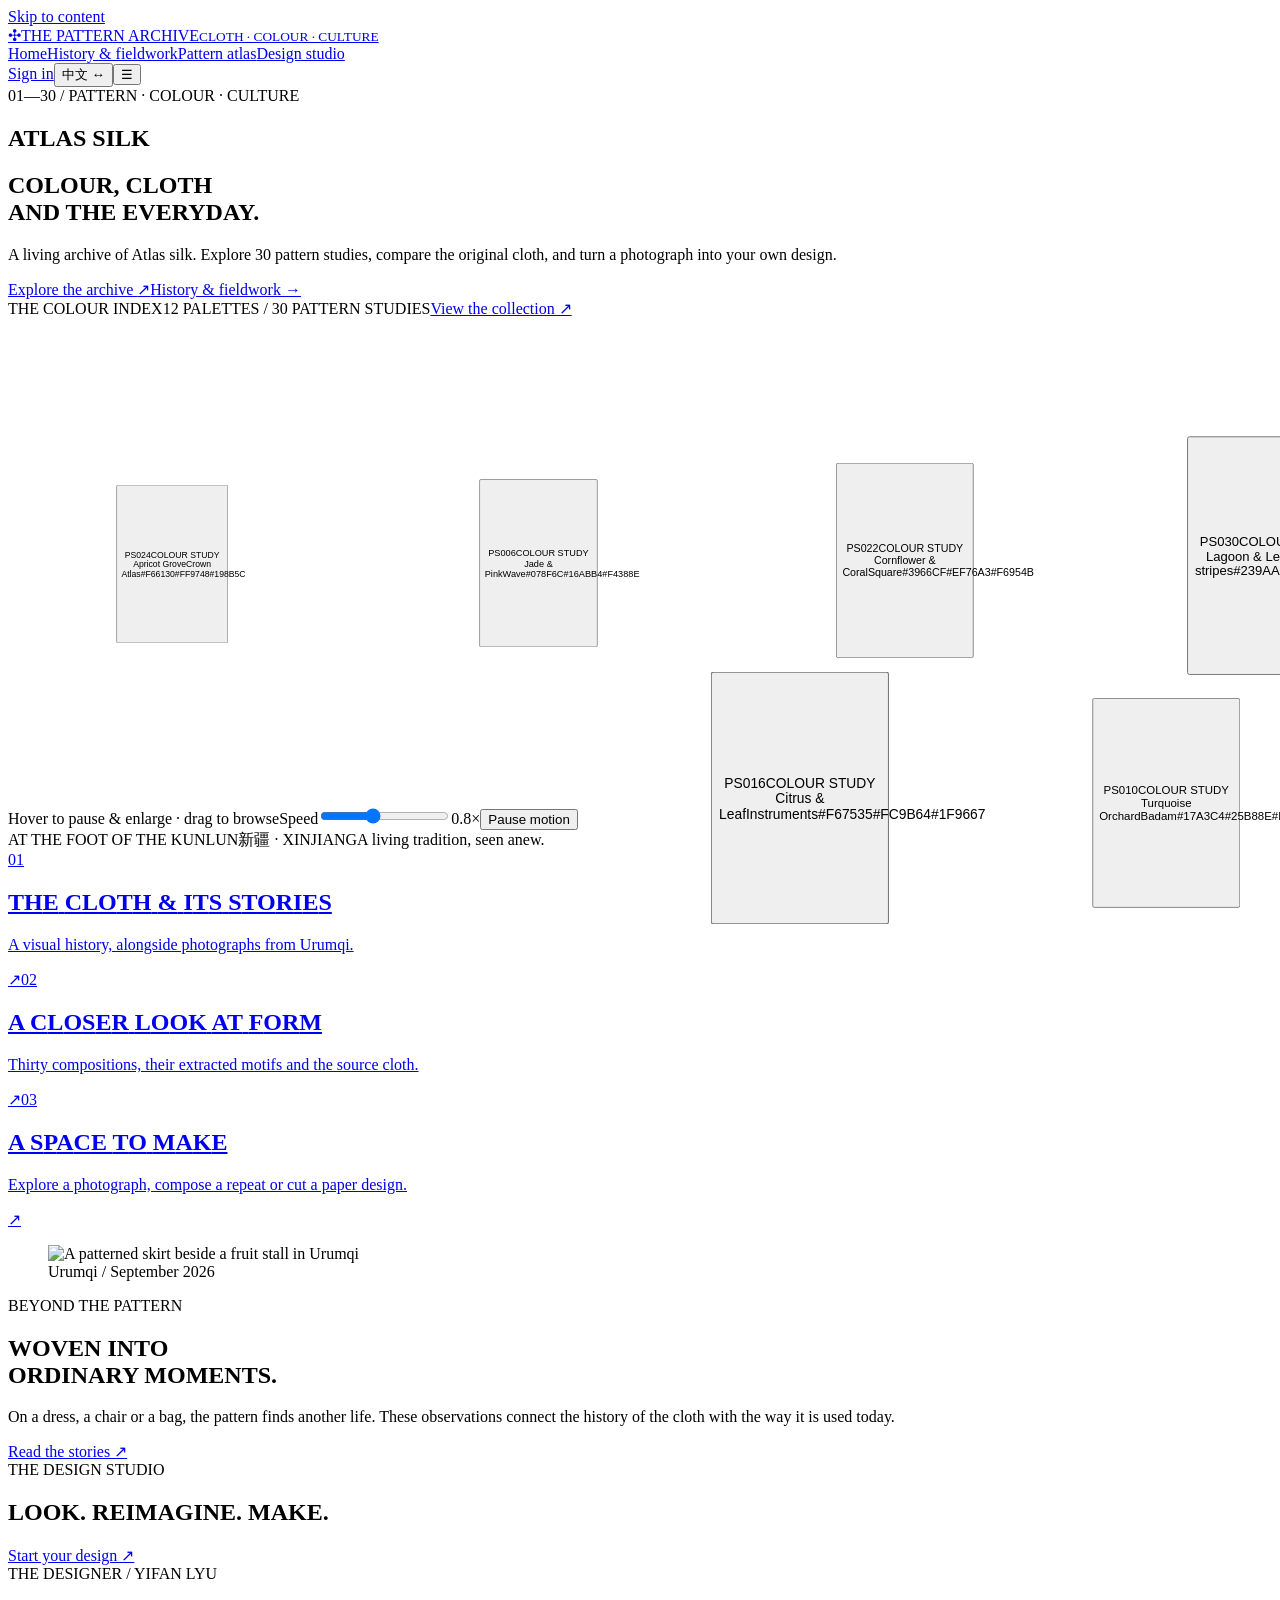
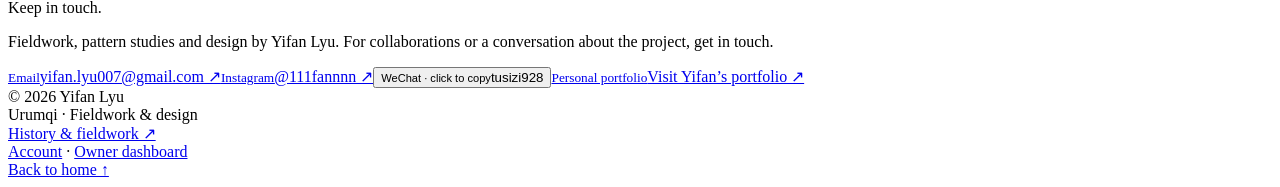
==== index.html @ dad42cc8 "Add website pages and interactions" ====
<!doctype html><html lang="en"><head><meta charset="utf-8"><meta name="viewport" content="width=device-width,initial-scale=1"><meta name="theme-color" content="#FCF8EF"><meta name="description" content="Explore Atlas silk through history, clear vector motifs, fieldwork and hands-on design."><title>ATLAS SILK — 艾德莱斯绸</title><link rel="stylesheet" href="style.css"></head><body><a class="skip" href="#main">Skip to content</a><header class="header" id="header"></header><main id="main" tabindex="-1"></main><footer id="footer"></footer><dialog id="patternDialog"><button class="dialog-close" aria-label="Close">×</button><div id="dialogContent"></div></dialog><div id="toast" role="status" aria-live="polite"></div><script src="media-assets.js" defer></script><script src="data.js" defer></script><script src="content.js" defer></script><script src="collection.js" defer></script><script src="collection-notes.js" defer></script><script src="gallery-order.js" defer></script><script src="history-extra.js" defer></script><script src="stories.js" defer></script><script src="heading-inks.js" defer></script><script src="world-data.js" defer></script><script src="global-cities.js" defer></script><script src="world.js" defer></script><script src="auth-config.js" defer></script><script src="account.js" defer></script><script src="app.js" defer></script><script src="knit-glyphs.js" defer></script><script src="typography.js" defer></script><script src="effects.js" defer></script><script src="album.js" defer></script><!-- AreaCity data license
MIT License

Copyright (c) 2019 xiangyuecn

Permission is hereby granted, free of charge, to any person obtaining a copy
of this software and associated documentation files (the "Software"), to deal
in the Software without restriction, including without limitation the rights
to use, copy, modify, merge, publish, distribute, sublicense, and/or sell
copies of the Software, and to permit persons to whom the Software is
furnished to do so, subject to the following conditions:

The above copyright notice and this permission notice shall be included in all
copies or substantial portions of the Software.

THE SOFTWARE IS PROVIDED "AS IS", WITHOUT WARRANTY OF ANY KIND, EXPRESS OR
IMPLIED, INCLUDING BUT NOT LIMITED TO THE WARRANTIES OF MERCHANTABILITY,
FITNESS FOR A PARTICULAR PURPOSE AND NONINFRINGEMENT. IN NO EVENT SHALL THE
AUTHORS OR COPYRIGHT HOLDERS BE LIABLE FOR ANY CLAIM, DAMAGES OR OTHER
LIABILITY, WHETHER IN AN ACTION OF CONTRACT, TORT OR OTHERWISE, ARISING FROM,
OUT OF OR IN CONNECTION WITH THE SOFTWARE OR THE USE OR OTHER DEALINGS IN THE
SOFTWARE.
 --></body></html>
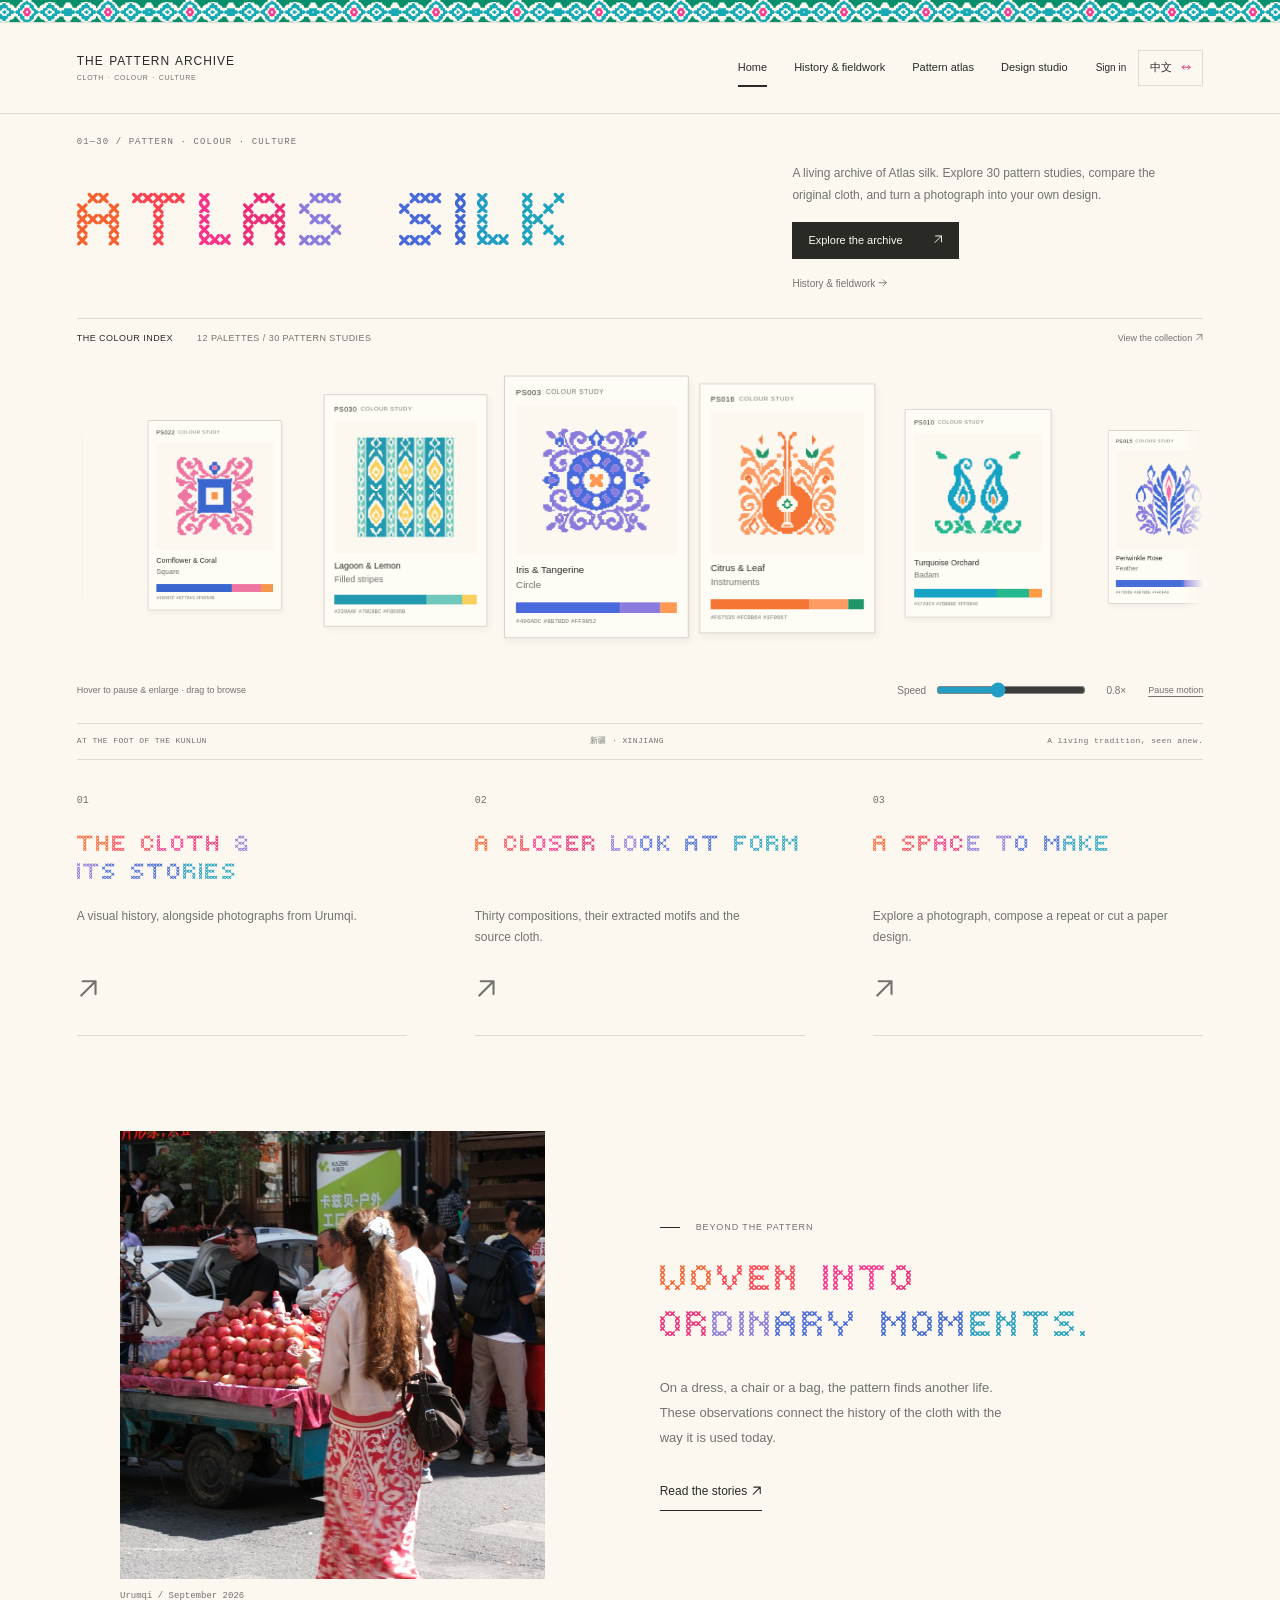
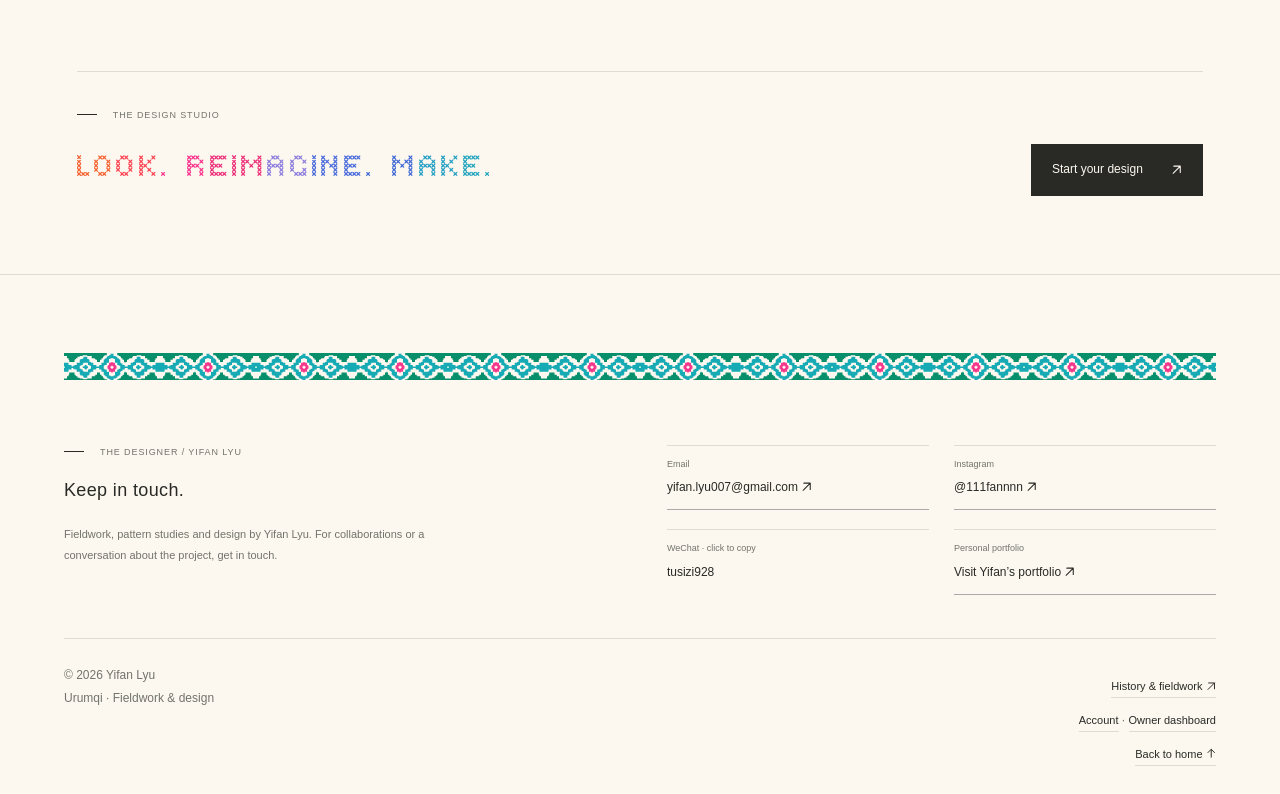
==== commit f594ba2e: "Fix mobile palette cards, text sizing and arrow rendering" ====
--- a/index.html
+++ b/index.html
@@ -1,4 +1,4 @@
-<!doctype html><html lang="en"><head><meta charset="utf-8"><meta name="viewport" content="width=device-width,initial-scale=1"><meta name="theme-color" content="#FCF8EF"><meta name="description" content="Explore Atlas silk through history, clear vector motifs, fieldwork and hands-on design."><title>ATLAS SILK — 艾德莱斯绸</title><link rel="stylesheet" href="style.css"></head><body><a class="skip" href="#main">Skip to content</a><header class="header" id="header"></header><main id="main" tabindex="-1"></main><footer id="footer"></footer><dialog id="patternDialog"><button class="dialog-close" aria-label="Close">×</button><div id="dialogContent"></div></dialog><div id="toast" role="status" aria-live="polite"></div><script src="media-assets.js" defer></script><script src="data.js" defer></script><script src="content.js" defer></script><script src="collection.js" defer></script><script src="collection-notes.js" defer></script><script src="gallery-order.js" defer></script><script src="history-extra.js" defer></script><script src="stories.js" defer></script><script src="heading-inks.js" defer></script><script src="world-data.js" defer></script><script src="global-cities.js" defer></script><script src="world.js" defer></script><script src="auth-config.js" defer></script><script src="account.js" defer></script><script src="app.js" defer></script><script src="knit-glyphs.js" defer></script><script src="typography.js" defer></script><script src="effects.js" defer></script><script src="album.js" defer></script><!-- AreaCity data license
+<!doctype html><html lang="en" translate="no"><head><meta charset="utf-8"><meta name="google" content="notranslate"><meta name="viewport" content="width=device-width,initial-scale=1"><meta name="theme-color" content="#FCF8EF"><meta name="description" content="Explore Atlas silk through history, clear vector motifs, fieldwork and hands-on design."><title>ATLAS SILK — 艾德莱斯绸</title><link rel="stylesheet" href="style.css"><link rel="stylesheet" href="mobile-fix.css?v=43"></head><body><a class="skip" href="#main">Skip to content</a><header class="header" id="header"></header><main id="main" tabindex="-1"></main><footer id="footer"></footer><dialog id="patternDialog"><button class="dialog-close" aria-label="Close">×</button><div id="dialogContent"></div></dialog><div id="toast" role="status" aria-live="polite"></div><script src="media-assets.js" defer></script><script src="data.js" defer></script><script src="content.js" defer></script><script src="collection.js" defer></script><script src="collection-notes.js" defer></script><script src="gallery-order.js" defer></script><script src="history-extra.js" defer></script><script src="stories.js" defer></script><script src="heading-inks.js" defer></script><script src="world-data.js" defer></script><script src="global-cities.js" defer></script><script src="world.js" defer></script><script src="auth-config.js" defer></script><script src="account.js" defer></script><script src="app.js" defer></script><script src="knit-glyphs.js" defer></script><script src="typography.js" defer></script><script src="effects.js" defer></script><script src="album.js" defer></script><script src="mobile-fix.js?v=43" defer></script><!-- AreaCity data license
 MIT License
 
 Copyright (c) 2019 xiangyuecn
--- a/style.css
+++ b/style.css
@@ -0,0 +1,378 @@
+@font-face{font-family:Hovden;src:url('[data-uri]') format('truetype');font-display:swap}*{box-sizing:border-box}html{scroll-behavior:smooth}body{margin:0;background:#FCF8EF;color:#2c302b;font-family:Arial,'PingFang SC','Microsoft YaHei',sans-serif;font-size:15px;line-height:1.7}a{color:inherit;text-decoration:none}button,input,select{font:inherit;color:inherit}button,a,input,select{touch-action:manipulation}button{cursor:pointer}button:disabled{cursor:wait;opacity:.55}button:focus-visible,a:focus-visible,input:focus-visible,select:focus-visible,summary:focus-visible{outline:2px solid #DA347B;outline-offset:5px}img{max-width:100%;display:block}h1,h2,h3,p{margin:0}p+p{margin-top:1em}h1,h2,h3{font-weight:400;line-height:1.2}button{border:0;background:none}input[type=range]{accent-color:#DA347B;width:100%}.header{height:104px;margin:0 4.5%;border-bottom:1px solid #c5c3b6;display:flex;align-items:center;justify-content:space-between;gap:30px}.brand{display:flex;align-items:center;gap:13px;font-size:23px;letter-spacing:.04em;line-height:1.2}.brand-mark{color:#DA347B;font-size:44px}.brand small{display:block;font-size:10px;letter-spacing:.16em;margin-top:8px}.header nav{display:flex;gap:40px;font-size:13px}.header nav a{border-bottom:1px solid transparent;padding:12px 0}.header nav a[aria-current=page],.header nav a:hover{border-color:#DA347B;color:#DA347B}.header nav small{display:block;font:10px monospace;text-transform:uppercase;letter-spacing:.08em;color:#76796d}.menu-btn{display:none}.wrap{max-width:1500px;padding:0 4.5%;margin:auto}.eyebrow{font:11px monospace;letter-spacing:.13em;text-transform:uppercase;display:flex;align-items:center;gap:16px}.eyebrow:before{content:'';height:1px;width:30px;background:currentColor}.red{color:#DA347B}.display{font-family:Hovden,serif;text-transform:uppercase}.hero{padding-top:48px;display:grid;grid-template-columns:1.1fr .9fr;gap:55px;min-height:710px}.hero h1{font-size:clamp(72px,10vw,160px);color:#DA347B;line-height:1.05;margin:36px 0 20px;letter-spacing:-.045em}.hero h1 span{display:block;font:clamp(29px,3.4vw,54px) Georgia,serif;letter-spacing:-.04em;color:#34382e;margin-top:12px}.hero-sub{max-width:400px;margin:32px 0;line-height:1.9}.hero-sub strong{display:block;font-size:22px;font-weight:400;margin-bottom:15px}.actions{display:flex;gap:22px;align-items:center;flex-wrap:wrap}.btn{display:inline-flex;align-items:center;justify-content:space-between;gap:28px;padding:13px 21px;background:#DA347B;color:#fbf5e8;font-size:13px;min-height:48px;border:1px solid #DA347B}.btn:hover{background:#7e2926}.btn.outline{background:transparent;color:#DA347B}.btn.outline:hover{background:#eadfd1}.text-link{border-bottom:1px solid #DA347B;padding:8px 0;font-size:13px}.hero-art{position:relative;min-height:600px;display:flex;gap:15px;justify-content:center;align-items:center}.textile-strip{width:27%;height:500px;object-fit:cover;object-position:center}.textile-strip:nth-child(2){transform:translateY(-35px)}.textile-strip:nth-child(3){transform:translateY(30px)}.art-label{position:absolute;bottom:12px;right:5%;font:10px monospace;color:#6d7064}.art-badge{position:absolute;left:-30px;bottom:95px;background:#DA347B;color:#f6f0df;padding:21px;font-family:Georgia,serif;font-size:32px;line-height:1.2;transform:rotate(-5deg)}.art-badge small{font:10px monospace;display:block;margin-top:9px}.ruler{border-top:1px solid #c5c3b6;border-bottom:1px solid #c5c3b6;display:flex;justify-content:space-between;padding:17px 0;margin-top:28px;font:11px monospace;color:#73776a}.intro{display:grid;grid-template-columns:1fr 1.5fr;gap:10%;padding:90px 0}.intro h2{font:37px Georgia,serif;line-height:1.25}.intro p{font-size:17px;max-width:690px;line-height:2}.section-title{display:flex;justify-content:space-between;align-items:flex-end;border-bottom:1px solid #c5c3b6;padding-bottom:24px;margin-bottom:30px;gap:25px}.section-title h2{font-family:Hovden,serif;font-size:clamp(28px,3vw,43px);color:#DA347B}.section-title .zh{font-size:13px;display:block;margin-top:13px}.feature-grid{display:grid;grid-template-columns:repeat(3,1fr);gap:30px;margin-bottom:90px}.feature{border-bottom:1px solid #c5c3b6;padding-bottom:22px}.feature figure{margin:0;overflow:hidden;aspect-ratio:1.25}.feature img{width:100%;height:100%;object-fit:cover;transition:transform .6s}.feature:hover img{transform:scale(1.03)}.feature .num{font:11px monospace;margin:20px 0 12px;color:#DA347B}.feature h3{font:26px Georgia,serif;margin-bottom:12px}.feature p{font-size:13px;max-width:90%;color:#606657}.studio-promo{display:grid;grid-template-columns:1fr 1fr;background:#e6e6d8;margin:0 -4.95%;padding:60px 5%;gap:50px;align-items:center}.studio-promo h2{font:clamp(38px,5vw,72px) Hovden,serif;color:#DA347B;margin:24px 0}.studio-promo img{width:100%;height:350px;object-fit:cover}.studio-promo p{margin:15px 0 26px;max-width:440px}footer{display:grid;grid-template-columns:.7fr 1fr 1fr;gap:25px;border-top:1px solid #c5c3b6;padding:48px 4.5%;margin-top:80px;font-size:12px}footer span{font:12px Georgia,serif;color:#76796d}.footer-logo{font:42px Hovden,serif;color:#DA347B}.footer-right{text-align:right;color:#76796d}footer a{border-bottom:1px solid #aaa}.page-head{padding:50px 0 40px;display:grid;grid-template-columns:1.4fr 1fr;gap:70px;align-items:end}.page-head h1{font:clamp(42px,6vw,80px) Hovden,serif;color:#DA347B;margin-top:25px}.page-head h1 span{display:block;font:24px Georgia,'Songti SC',serif;color:#30372f;margin-top:15px}.page-head p{max-width:520px;font-size:14px;line-height:1.9}.timeline-tabs{display:grid;grid-template-columns:repeat(4,1fr);border-top:1px solid #aaa99d;border-bottom:1px solid #aaa99d;margin-top:24px}.timeline-tabs button{text-align:left;padding:25px 20px;border-right:1px solid #c5c3b6;font-size:13px}.timeline-tabs button:last-child{border:0}.timeline-tabs small{display:block;font:22px Georgia,serif;margin-bottom:7px}.timeline-tabs button[aria-selected=true]{background:#DA347B;color:#f4f0e6}.history-story{display:grid;grid-template-columns:1fr 1fr;gap:7%;padding:55px 0;align-items:start}.history-story figure{margin:0;position:sticky;top:30px}.history-story img{width:100%;height:450px;object-fit:cover}.caption{font-size:11px;color:#72756a;margin-top:12px;line-height:1.6}.history-story h2{font:36px Georgia,'Songti SC',serif;margin:15px 0 25px}.history-story p{line-height:2}.tag{display:inline-block;border:1px solid #c3c2b4;font:10px monospace;padding:5px 9px;letter-spacing:.03em}.source-note{border-left:2px solid #DA347B;padding:14px 20px;background:#ece8dc;font-size:12px;line-height:1.8;margin-top:25px}.source-note a{text-decoration:underline}.process{border-top:1px solid #c5c3b6;padding:45px 0}.process-grid{display:grid;grid-template-columns:repeat(5,1fr);gap:20px;margin-top:30px}.process-grid b{font:34px Georgia,serif;color:#DA347B}.process-grid h3{font-size:16px;margin:10px 0}.process-grid p{font-size:12px}.toolbar{display:flex;justify-content:space-between;gap:20px;align-items:center;margin:15px 0 28px}.filters{display:flex;gap:7px;flex-wrap:wrap}.filter{border:1px solid #c6c4b7;padding:8px 15px;font-size:12px}.filter.active{background:#30372e;color:#f4f0e6;border-color:#30372e}.search{border:0;border-bottom:1px solid #aaa;background:transparent;padding:10px;width:230px;border-radius:0}.specimen-grid{display:grid;grid-template-columns:repeat(5,1fr);gap:30px 20px}.specimen{text-align:left;padding:0}.specimen .image{background:#eae5d9;aspect-ratio:1;display:flex;align-items:center;justify-content:center;padding:22px;overflow:hidden}.specimen img{max-height:100%;width:100%;height:100%;object-fit:contain;mix-blend-mode:normal;transition:transform .3s}.specimen:hover img{transform:scale(1.07)}.specimen .meta{display:flex;justify-content:space-between;font:10px monospace;margin-top:11px;color:#787d70}.specimen h3{font-size:14px;margin-top:7px}.specimen .en{font:12px Georgia,serif;color:#777}.empty{grid-column:1/-1;padding:60px;text-align:center}.compare-section{margin-top:75px;border-top:1px solid #c5c3b6;padding-top:35px}.comparison{display:grid;grid-template-columns:1fr 1fr 1fr;gap:35px;margin-top:30px;align-items:center}.comparison img{width:100%;height:280px;object-fit:contain;mix-blend-mode:normal}.comparison h3{font:25px Georgia,serif;margin:15px 0}.comparison p{font-size:13px}.compare-range{display:flex;justify-content:space-between;margin-top:8px}.dialog-close{position:sticky;top:0;float:right;border:1px solid #bbb;padding:8px 15px;background:#FCF8EF;z-index:1}dialog{border:1px solid #aaa99d;background:#FCF8EF;color:#30372f;width:min(970px,93vw);max-height:90vh;padding:30px}dialog::backdrop{background:#111a15a8}.detail-grid{clear:both;display:grid;grid-template-columns:1fr 1fr;gap:45px;padding:20px 0}.detail-img{width:100%;height:350px;object-fit:contain;mix-blend-mode:normal}.detail-grid h2{font:37px Georgia,'Songti SC',serif;margin:20px 0}.detail-grid p{font-size:14px;line-height:2}.detail-actions{display:flex;gap:15px;margin-top:24px;flex-wrap:wrap}.studio-tabs{display:grid;grid-template-columns:repeat(3,1fr);border-top:1px solid #aaa99d;border-bottom:1px solid #aaa99d;margin-bottom:32px}.studio-tabs button{padding:20px;text-align:left;border-right:1px solid #c5c3b6}.studio-tabs button:last-child{border:0}.studio-tabs b{font:32px Georgia,serif;color:#DA347B;margin-right:15px}.studio-tabs span{font-size:14px}.studio-tabs small{display:block;margin:7px 0 0 50px;font:11px monospace;color:#7c7e72}.studio-tabs button.active{background:#e8e3d6}.studio-intro{display:flex;justify-content:space-between;align-items:start;gap:30px;margin:25px 0}.studio-intro h2{font:29px Georgia,'Songti SC',serif}.studio-intro p{font-size:12px;max-width:480px;color:#6e7567}.workbench{display:grid;grid-template-columns:280px 1fr;gap:30px}.controls{border:1px solid #c5c3b6;padding:23px;align-self:start}.controls label{display:block;font-size:12px;margin:22px 0 8px}.controls label:first-child{margin-top:0}.upload{border:1px dashed #9e9e8e;padding:22px 14px;text-align:center;position:relative;cursor:pointer;background:#eeebdf;display:block}.upload input{position:absolute;inset:0;opacity:0;width:100%;cursor:pointer}.upload b{font:28px Georgia,serif;display:block;color:#DA347B}.upload small{font-size:11px;color:#6c7465;display:block}.camera{margin:10px 0;font-size:12px;text-decoration:underline;cursor:pointer}.camera input{display:none}.small{font-size:11px;color:#737b6b}.controls .btn{width:100%;margin-top:15px;padding:10px 14px}.controls select{width:100%;background:transparent;border:1px solid #bbb;padding:9px}.controls .inline{display:flex;justify-content:space-between;font-size:11px}.palette{display:flex;gap:7px;margin-top:12px}.palette input{border:0;padding:0;width:30px;height:30px;background:none}.preview-area{background:#e8e5d9;min-height:510px;padding:26px;position:relative;border:1px solid #c5c3b6}.canvas-label{display:flex;justify-content:space-between;margin-bottom:16px;font:10px monospace;color:#727967}.preview-area canvas{display:block;max-width:100%;max-height:650px;margin:auto;background:#f7f3e9;touch-action:none}.preview-area canvas.crop-canvas{cursor:crosshair}.preview-area .row{display:flex;gap:10px;justify-content:center;flex-wrap:wrap;margin-top:20px}.pill{border:1px solid #aaa99d;padding:6px 13px;font-size:12px;background:#FCF8EF}.pill.active{background:#DA347B;color:#fff;border-color:#DA347B}.results{margin-top:30px;display:grid;grid-template-columns:repeat(3,1fr);gap:18px}.result{border:1px solid #c5c3b6;padding:17px;text-align:left}.result img{height:150px;width:100%;object-fit:contain;mix-blend-mode:normal}.result h3{font-size:15px;margin:14px 0 6px}.result p{font-size:12px;color:#68715e}.status-line{font-size:12px;margin-top:15px;min-height:24px;color:#DA347B}.bench-note{border-top:1px solid #c5c3b6;margin-top:30px;padding-top:18px;font-size:12px;color:#68715e}.fold-guide{display:flex;gap:18px;margin-top:25px;font-size:11px;align-items:center}.fold-step{border:1px solid #b9baa9;padding:12px 18px}.fold-step b{display:block;font:25px Georgia,serif;color:#DA347B}.reading-grid{display:grid;grid-template-columns:1.3fr 1fr;gap:65px}.reading-grid h2{font:29px Georgia,'Songti SC',serif;margin:30px 0 18px}.reading-grid p{line-height:2;font-size:14px}.research-photo{width:100%;max-height:490px;object-fit:cover}.refs{margin-top:50px;display:grid;grid-template-columns:1fr 1fr;gap:0 45px}.ref{border-top:1px solid #c5c3b6;padding:25px 0;scroll-margin-top:25px}.ref h3{font-size:15px;margin:10px 0}.ref p{font-size:12px;color:#71796a}.ref .tag{color:#DA347B}.field-grid{display:grid;grid-template-columns:repeat(3,1fr);gap:20px;margin-top:32px}.field-grid figure{margin:0}.field-grid img{width:100%;height:220px;object-fit:cover}#toast{position:fixed;bottom:25px;left:50%;transform:translateX(-50%);padding:12px 25px;background:#30372f;color:#fff;font-size:13px;opacity:0;pointer-events:none;transition:opacity .2s;z-index:10}#toast.visible{opacity:1}.skip{position:absolute;top:-100px}.skip:focus{top:10px;left:20px;z-index:99;background:#fff;padding:10px}.muted{color:#747b6d}.route-fade{animation:appear .3s ease-out}@keyframes appear{from{opacity:0;transform:translateY(6px)}to{opacity:1;transform:translateY(0)}}@media(prefers-reduced-motion:reduce){*{animation:none!important;transition:none!important;scroll-behavior:auto!important}}@media(min-width:1700px){.header{max-width:1365px;margin:auto}}@media(max-width:1000px){.header nav{gap:20px}.hero{gap:20px;min-height:630px}.hero-art{min-height:520px}.textile-strip{height:420px}.hero h1{font-size:90px}.specimen-grid{grid-template-columns:repeat(4,1fr)}.workbench{grid-template-columns:250px 1fr}.page-head{gap:30px}.art-badge{left:-10px}.comparison{gap:20px}}@media(max-width:720px){.header{height:84px}.brand{font-size:19px}.brand small{font-size:8px}.brand-mark{font-size:35px}.menu-btn{display:block;font-size:12px;border:1px solid #b8b8a8;padding:7px 12px}.header nav{display:none;position:absolute;top:84px;left:0;right:0;background:#FCF8EF;z-index:20;padding:20px 6%;border-bottom:1px solid #aaa;flex-direction:column;gap:5px}.header nav.open{display:flex}.hero{grid-template-columns:1fr;padding-top:32px;gap:20px}.hero h1{font-size:96px;margin-top:24px}.hero h1 span{font-size:36px}.hero-sub{margin:22px 0}.hero-art{min-height:400px;order:2;margin-top:10px}.textile-strip{height:340px}.art-badge{left:10px;bottom:70px;font-size:24px}.art-label{bottom:0;font-size:9px}.ruler{font-size:9px;gap:12px}.ruler span:nth-child(2){display:none}.intro{grid-template-columns:1fr;gap:28px;padding:55px 0}.intro h2{font-size:30px}.intro p{font-size:15px}.feature-grid{grid-template-columns:1fr;gap:35px;margin-bottom:55px}.feature figure{aspect-ratio:1.6}.studio-promo{grid-template-columns:1fr;padding:40px 5%;gap:30px}.studio-promo img{height:280px}.section-title{align-items:start;flex-direction:column;gap:16px}.page-head{grid-template-columns:1fr;padding:36px 0 28px;gap:25px}.page-head h1{font-size:45px}.page-head h1 span{font-size:22px}.timeline-tabs{grid-template-columns:1fr 1fr}.timeline-tabs button{padding:16px;font-size:12px;border-bottom:1px solid #ccc}.timeline-tabs small{font-size:20px}.history-story{grid-template-columns:1fr;padding:30px 0;gap:30px}.history-story figure{position:static}.history-story img{height:300px}.history-story h2{font-size:30px}.process-grid{grid-template-columns:1fr 1fr;gap:25px}.toolbar{flex-direction:column;align-items:stretch}.search{width:100%}.filter{padding:6px 12px}.specimen-grid{grid-template-columns:repeat(2,1fr);gap:25px 15px}.specimen .image{padding:18px}.comparison{grid-template-columns:1fr 1fr}.comparison>div:last-child{grid-column:1/-1}.comparison img{height:220px}.detail-grid{grid-template-columns:1fr;gap:15px}.detail-img{height:240px}.studio-tabs button{padding:14px 9px}.studio-tabs b{font-size:25px;display:block;margin-bottom:7px}.studio-tabs span{font-size:12px}.studio-tabs small{display:none}.studio-intro{display:block}.studio-intro p{margin-top:15px}.workbench{grid-template-columns:1fr;gap:20px}.controls{padding:20px}.controls .upload{padding:15px}.preview-area{padding:15px;min-height:350px}.results{grid-template-columns:1fr}.result{display:grid;grid-template-columns:100px 1fr;gap:15px}.result img{height:100px;grid-row:1/4}.result p{grid-column:2}.reading-grid{grid-template-columns:1fr;gap:30px}.refs{grid-template-columns:1fr}.field-grid{grid-template-columns:1fr}.field-grid img{height:280px}footer{grid-template-columns:1fr;gap:25px;margin-top:55px;padding:35px 4.5%}.footer-right{text-align:left}.fold-guide{gap:8px}.fold-step{padding:9px;font-size:10px}dialog{padding:20px}}
+/* Revision 2: quiet navigation, English-first reading, crisp vector studies. */
+.header{gap:25px}.header nav{margin-left:auto;gap:30px}.header-tools{display:flex;align-items:center;gap:12px}.language{font-size:12px;border:1px solid #b9b8a9;padding:8px 12px;white-space:nowrap;min-width:65px}.language span{color:#DA347B;margin-left:6px}.hero h1 span{text-transform:none;line-height:1.08;letter-spacing:-.045em}.hero-sub{font-size:15px;max-width:410px}.page-head h1{line-height:1.22;font-size:clamp(38px,5.4vw,68px);letter-spacing:-.03em}.page-head p{font-size:15px;line-height:1.85}.vector-feature{background:#eae5d9;padding:35px}.feature .vector-feature img{object-fit:contain}.vector-image{padding:25px!important;background:#ece7dc!important}.vector-image img{mix-blend-mode:normal;max-height:190px}.specimen-grid{gap:35px 24px}.specimen h3{margin-top:10px;font-size:15px}.history-overview{display:flex;align-items:center;gap:50px;justify-content:space-between;padding:25px 0 38px;border-top:1px solid #c5c3b6}.history-overview p{font-size:14px;max-width:660px}.history-overview .tag{white-space:nowrap}.history-layout{display:grid;grid-template-columns:270px minmax(0,1fr);gap:7%;padding:10px 0 60px}.era-rail{position:sticky;top:20px;align-self:start}.era-rail button{display:flex;width:100%;gap:20px;padding:20px 12px;border-top:1px solid #c5c3b6;text-align:left}.era-rail button:last-child{border-bottom:1px solid #c5c3b6}.era-rail button>span{font:12px monospace;color:#898c7e;margin-top:4px}.era-rail b{font-weight:400;font-size:15px}.era-rail small{display:block;font-size:11px;color:#79806f;line-height:1.6;margin-top:7px}.era-rail .active{background:#e8e2d5;border-left:2px solid #DA347B}.era-rail .active b,.era-rail .active>span{color:#DA347B}.era-story{max-width:780px;scroll-margin-top:25px}.era-story h2{font:clamp(28px,3vw,43px) Georgia,'Songti SC',serif;margin:18px 0 25px;line-height:1.22;max-width:660px}.era-story>p{font-size:16px;line-height:1.95;max-width:65ch;color:#484d41}.era-story figure{margin:35px 0 22px}.era-story figure img{width:100%;height:360px;object-fit:cover;background:#e5e1d4}.era-story figure img[src*="061"],.era-story figure img[src*="057"]{object-fit:contain}.look-note{padding:20px 24px;border-left:2px solid #DA347B;background:#ebe6da}.look-note span{font:11px monospace;color:#DA347B;text-transform:uppercase;letter-spacing:.1em}.look-note p{font-size:14px;margin-top:8px}.chapter-pager{display:flex;align-items:center;justify-content:space-between;gap:25px;margin-top:24px}.chapter-pager>span{font:11px monospace;color:#818575}.chapter-pager button:disabled{opacity:.3;cursor:default}.detail-heading{clear:both;padding-top:20px}.detail-heading h2{font:36px Georgia,'Songti SC',serif;margin:17px 0 25px}.comparison-pair{display:grid;grid-template-columns:1fr 1fr;gap:24px}.comparison-pair figure{margin:0}.vector-frame,.source-frame{height:290px;background:#ebe6d9;padding:22px;display:flex;align-items:center;justify-content:center}.vector-frame img,.source-frame img{max-height:100%;width:100%;object-fit:contain}.source-frame img{mix-blend-mode:normal}.comparison-pair figcaption{font:11px monospace;margin-top:12px;color:#7c8172}.detail-desc{font-size:15px;line-height:1.9;margin:30px 0 16px;max-width:720px}.field-intro{display:grid;grid-template-columns:1fr 1fr;gap:7%;border-top:1px solid #c5c3b6;padding:32px 0 45px}.field-intro p{font-size:16px;line-height:1.95;max-width:62ch}.field-intro p+p{margin-top:0}.field-photo-grid{display:grid;grid-template-columns:1fr 1fr;gap:45px 34px}.field-photo-grid figure{margin:0}.field-photo-grid figure:nth-child(3n+1){grid-column:1/-1}.field-photo-grid img{width:100%;height:390px;object-fit:cover}.field-photo-grid figure:nth-child(3n+1) img{height:530px}.field-photo-grid figcaption{margin-top:16px;max-width:600px}.field-photo-grid figcaption>span{font:12px monospace;color:#DA347B}.field-photo-grid figcaption p{font-size:13px;margin-top:9px;color:#6d7463}.field-ending{margin-top:70px;border-top:1px solid #c5c3b6;padding-top:45px;max-width:750px}.field-ending h2{font:40px Georgia,'Songti SC',serif;margin:20px 0}.field-ending p{margin-bottom:25px}.studio-tabs small{display:none}.studio-tabs button{display:flex;align-items:center;gap:10px}.studio-tabs b{margin:0}.studio-intro p{font-size:13px;line-height:1.8;max-width:450px}.controls .camera{display:block}.controls .text-link{font-size:12px}.controls .small{margin-bottom:15px}.control-divider{border-top:1px solid #c5c3b6;margin:20px 0}.workbench{grid-template-columns:255px minmax(0,1fr);gap:28px}.preview-area{min-height:410px;padding:22px}.canvas-label{gap:20px;line-height:1.6}.results{grid-template-columns:repeat(3,minmax(0,1fr));gap:14px}.result{padding:14px}.result img{height:105px;mix-blend-mode:normal}.result h3{font:18px Georgia,'Songti SC',serif;margin:12px 0}.result p{font-size:11px;line-height:1.7}.match-heading{grid-column:1/-1;display:flex;align-items:center;justify-content:space-between;font-size:13px;border-bottom:1px solid #c5c3b6;padding-bottom:13px}.match-heading span{font:10px monospace;color:#818575}.bench-note{max-width:850px;line-height:1.8}.status-line{line-height:1.8;padding:5px 0}.header a,.header button{transition:color .15s,background .15s}.dialog-close{font-size:22px;line-height:1;padding:8px 12px}.process-grid p{line-height:1.8}.field-photo-grid img{filter:saturate(.85)}
+@media(max-width:1050px){.header nav{gap:18px}.brand{font-size:20px}.brand small{font-size:8px}.history-layout{grid-template-columns:230px 1fr;gap:5%}.workbench{grid-template-columns:225px 1fr}.studio-tabs span{font-size:12px}.specimen-grid{grid-template-columns:repeat(4,1fr)}}
+@media(max-width:780px){.header nav{display:none}.header nav.open{display:flex;position:absolute;top:84px;left:0;right:0;background:#FCF8EF;z-index:20;padding:20px 6%;border-bottom:1px solid #aaa;flex-direction:column;gap:6px}.menu-btn{display:block}.header{height:84px}.header-tools{gap:8px}.language{font-size:11px;padding:6px 9px}.menu-btn{padding:6px 9px}.history-overview{display:block;padding:24px 0}.history-overview .tag{margin-top:18px}.history-layout{grid-template-columns:1fr;gap:30px}.era-rail{position:static;display:grid;grid-template-columns:repeat(3,1fr);border-bottom:1px solid #c5c3b6}.era-rail button{display:block;padding:14px 10px;min-height:86px;border-top:1px solid #c5c3b6}.era-rail button:last-child{border-bottom:0}.era-rail button>span{display:none}.era-rail b{font-size:12px;line-height:1.4;display:block}.era-rail small{display:none}.era-story>p{font-size:15px;line-height:1.9}.era-story figure img{height:300px}.era-story h2{font-size:30px}.workbench{grid-template-columns:1fr}.studio-tabs b{font-size:23px}.studio-tabs span{font-size:12px;line-height:1.4}.specimen-grid{grid-template-columns:repeat(3,1fr);gap:26px 14px}.specimen .image{padding:15px!important}.specimen h3{font-size:13px}.field-intro{grid-template-columns:1fr;gap:20px}.field-intro p{font-size:15px}.field-photo-grid{gap:35px 20px}.field-photo-grid img{height:260px}.field-photo-grid figure:nth-child(3n+1) img{height:330px}.preview-area{min-height:300px;padding:16px}.result{display:block}.result img{height:95px}.result p{font-size:11px}.comparison-pair{gap:14px}.vector-frame,.source-frame{height:230px;padding:15px}.detail-desc{font-size:14px}.chapter-pager{gap:10px}.chapter-pager button{font-size:12px}}
+@media(max-width:480px){.brand{font-size:19px;gap:8px}.brand-mark{font-size:30px}.brand small{font-size:7px;letter-spacing:.08em}.page-head h1{font-size:37px}.hero h1{font-size:90px}.hero h1 span{font-size:37px}.specimen-grid{grid-template-columns:repeat(2,1fr)}.results{grid-template-columns:1fr}.result{display:grid;grid-template-columns:90px 1fr}.result img{grid-row:1/3;height:90px}.result h3{font-size:19px}.field-photo-grid{grid-template-columns:1fr}.field-photo-grid figure,.field-photo-grid figure:nth-child(3n+1){grid-column:auto}.field-photo-grid img,.field-photo-grid figure:nth-child(3n+1) img{height:300px}.comparison-pair{grid-template-columns:1fr 1fr}.vector-frame,.source-frame{height:185px}.comparison-pair figcaption{font-size:9px}.hero-art{min-height:365px}.textile-strip{height:310px}}
+/* Revision 3 — a quiet editorial cover and smooth vector studio. */
+.cover{padding:32px 0 0}.cover-topline{display:flex;justify-content:space-between;gap:20px;text-transform:uppercase;font:10px monospace;letter-spacing:.12em;color:#7b7b6c}.cover-title{display:flex;align-items:flex-end;justify-content:space-between;gap:35px;padding:38px 0 28px}.cover-kicker{font:13px Georgia,'Songti SC',serif;color:#DA347B;margin-bottom:14px}.cover h1{font:clamp(90px,15vw,220px)/.95 Hovden,serif;letter-spacing:-.06em;color:#117F85;margin-left:-.02em}.cover-deck{font:clamp(27px,3.2vw,48px)/1.12 Georgia,'Songti SC',serif;letter-spacing:-.04em;padding-bottom:8px}.cover-gallery{display:grid;grid-template-columns:1fr 1fr 1fr;gap:14px}.cover-gallery figure{margin:0;position:relative;overflow:hidden;aspect-ratio:1.05;background:#e7e1d4}.cover-gallery img{height:100%;width:100%;object-fit:cover}.cover-textile img{object-position:center;filter:saturate(.7)}.cover-gallery .cover-motif{background:#117F85}.cover-motif img{object-fit:contain;padding:14%;filter:grayscale(1) brightness(0) invert(94%) sepia(12%) saturate(293%)}.cover-life img{object-position:56% 50%;filter:saturate(.7)}.cover-gallery figcaption{position:absolute;bottom:0;left:0;padding:25px 16px 13px;width:100%;color:#fff9ed;background:linear-gradient(transparent,#18190f80);font:10px monospace;letter-spacing:.1em}.cover-motif figcaption{background:none}.cover-bottom{padding:26px 0 35px;display:flex;align-items:center;justify-content:space-between;gap:35px;border-bottom:1px solid #c5c3b6}.cover-bottom>p{max-width:380px;font-size:14px;line-height:1.8;color:#64695c}.cover-bottom .actions{gap:22px;flex-shrink:0}.cover+.ruler{margin-top:0;border-top:0}.controls #softness{accent-color:#354f55}#workCanvas{image-rendering:auto;touch-action:none}
+@media(max-width:800px){.cover-title{align-items:flex-end}.cover-deck{font-size:27px}.cover h1{font-size:clamp(85px,19vw,140px)}.cover-bottom{align-items:flex-start;flex-direction:column;gap:20px}.cover-gallery{gap:9px}.cover-gallery figure{aspect-ratio:.82}.cover-gallery figcaption{font-size:8px;padding:20px 9px 10px}.cover-motif img{padding:9%}}
+@media(max-width:450px){.cover-topline{font-size:8px}.cover-title{display:block;padding-top:28px}.cover-deck{font-size:25px;margin-top:23px}.cover-deck br{display:none}.cover-gallery{grid-template-columns:1fr 1fr}.cover-gallery .cover-life{display:none}.cover-gallery figure{aspect-ratio:.85}.cover h1{font-size:28vw}.cover-bottom .actions{gap:17px}}
+@media(prefers-reduced-motion:reduce){html{scroll-behavior:auto}.route-fade{animation:none}}
+/* V5: treat each specimen as a textile field, with fewer competing card frames. */
+.specimen-grid{grid-template-columns:repeat(4,minmax(0,1fr));gap:38px 24px}.specimen .vector-image{padding:0!important;aspect-ratio:1;height:auto;background:#f3eee4!important;overflow:hidden}.specimen .vector-image img{width:100%;height:100%;max-height:none;object-fit:cover}.specimen h3{font-size:14px}.vector-frame{padding:0;background:#f3eee4;overflow:hidden}.vector-frame img{height:100%;width:auto;max-width:100%;object-fit:contain}
+@media(max-width:800px){.specimen-grid{grid-template-columns:repeat(3,minmax(0,1fr));gap:28px 16px}}
+@media(max-width:480px){.specimen-grid{grid-template-columns:repeat(2,minmax(0,1fr));gap:25px 13px}}
+.pattern-style{display:flex;gap:12px;align-items:center;margin-bottom:24px}.pattern-style .pill{padding:10px 18px}.pattern-style .active{background:#117F85;color:#f4f0e6;border-color:#117F85}.vector-image img,.vector-frame img{image-rendering:auto}
+/* A visible, source-based transformation chain. */
+dialog{max-width:1200px;width:94vw}.pipeline-grid{display:grid;grid-template-columns:repeat(4,minmax(0,1fr));gap:18px}.pipeline-grid figure{margin:0}.pipeline-frame{aspect-ratio:1;background:#f5e9da;display:flex;align-items:center;justify-content:center;overflow:hidden}.pipeline-frame img{width:100%;height:100%;object-fit:contain}.pipeline-frame.source{background:#ede7dd;padding:10px}.pipeline-frame.source img{mix-blend-mode:normal}.pipeline-grid figcaption{font:10px/1.7 monospace;color:#666e5d;margin-top:10px}.detail-desc{margin-top:24px}.pattern-style{flex-wrap:wrap}.pattern-style .pill{font-size:12px}.vector-frame{background:#f5e9da}
+@media(max-width:700px){.pipeline-grid{grid-template-columns:repeat(2,minmax(0,1fr));gap:16px}.pipeline-grid figcaption{font-size:9px}dialog{width:96vw}}
+/* Approved design collection / consistent one-to-four repeat viewer. */
+.approved-design{display:grid;grid-template-columns:minmax(0,1.3fr) minmax(280px,.7fr);gap:7%;align-items:center;padding:0 0 75px}.approved-art{padding:0;position:relative;overflow:hidden;border:1px solid #cda480;display:block;width:100%;background:#fcf5df}.approved-art img{width:100%;height:auto;display:block;transition:transform .5s}.approved-art:hover img{transform:scale(1.012)}.approved-art>span{position:absolute;right:14px;bottom:14px;background:#fcf5df;color:#8f3023;padding:10px 14px;font:10px monospace;letter-spacing:.1em;border:1px solid #ba6c4a}.approved-copy h2{font:clamp(34px,4vw,58px)/1.08 Hovden,Georgia,'Songti SC',serif;color:#DA347B;margin:25px 0;letter-spacing:-.035em}.approved-copy>p{font-size:14px;line-height:1.9;max-width:390px}.approved-copy .caption{font-size:11px;line-height:1.8;margin-top:22px;color:#777c6d}.repeat-explain{margin:28px 0;border-top:1px solid #c9c6b8}.repeat-explain>div{display:flex;gap:20px;padding:15px 0;border-bottom:1px solid #c9c6b8;font-size:14px}.repeat-explain b{font:11px monospace;color:#DA347B;padding-top:4px}.repeat-explain small{display:block;font-size:11px;color:#7c8171;margin-top:5px}.source-archive{border-top:1px solid #c5c3b6;padding:0 0 25px}.source-archive>summary{display:flex;justify-content:space-between;gap:25px;padding:24px 0;cursor:pointer;font-size:19px;list-style:none}.source-archive>summary span:last-child{font:11px monospace;align-self:center;color:#777d6c}.source-archive>p{font-size:13px;color:#6a715f;margin:0 0 25px}.source-card .image{height:210px;background:#e9e4d9;padding:18px;display:flex;align-items:center;justify-content:center}.source-card .image img{max-height:100%;height:100%;width:100%;object-fit:contain;mix-blend-mode:normal}.source-card h3{font:16px Georgia,'Songti SC',serif}dialog{width:94vw;max-width:1160px;padding:28px 30px}.detail-heading{padding-top:6px}.detail-heading h2{font-size:31px;margin:14px 0 22px}.repeat-layout{display:grid;grid-template-columns:minmax(0,1.45fr) minmax(230px,.8fr);gap:35px;align-items:start}.repeat-view-tabs{display:flex;gap:0;border:1px solid #c5c0b2;margin-bottom:15px;background:#f1ecdf}.repeat-view-tabs button{flex:1;padding:12px;font-size:12px;min-height:46px}.repeat-view-tabs button[aria-selected=true]{background:#DA347B;color:#fcf5df}.repeat-view-tabs small{font:10px monospace;margin-left:9px;opacity:.7}.repeat-panel{aspect-ratio:1;background:#fcf5df;border:1px solid #d7c7b1;overflow:hidden}.repeat-preview-image{width:100%;height:100%;display:block;object-fit:contain;max-height:none}.repeat-status{font:10px/1.8 monospace;color:#7d7e6d;margin-top:10px}.repeat-info{padding-top:3px}.repeat-info>p{font-size:13px;line-height:1.9;margin:18px 0}.repeat-info .caption{font-size:10px;line-height:1.8;color:#7e8273}.repeat-info .text-link{display:block;text-align:left;margin-top:12px;font-size:11px;line-height:1.7}.repeat-download{width:100%;gap:10px}.unit-math{padding:18px 0 22px;margin:22px 0;border-top:1px solid #c5c3b6;border-bottom:1px solid #c5c3b6}.unit-math strong{font:35px Georgia,serif;color:#DA347B;display:block}.unit-math span{font-size:11px;line-height:1.8;color:#6b735f;display:block;margin-top:10px}.source-comparison{margin-top:24px;border-top:1px solid #c5c3b6}.source-comparison>summary{padding:18px 0;font-size:12px;cursor:pointer}.source-pair{display:grid;grid-template-columns:1fr 1fr;gap:25px}.source-pair figure{margin:0}.source-pair img{width:100%;height:230px;object-fit:contain;background:#e9e4d9;mix-blend-mode:normal}.source-pair figcaption{font:10px monospace;margin-top:9px;color:#7d8172}.cover-motif{background:#fcf5df!important}.cover-motif img{filter:none!important;object-fit:contain!important;padding:5%!important}.cover-motif figcaption{color:#DA347B}
+@media(max-width:800px){.approved-design{gap:30px;grid-template-columns:1.15fr 1fr}.approved-copy h2{font-size:33px}.approved-copy>p{font-size:13px}.repeat-layout{grid-template-columns:1.3fr .9fr;gap:22px}.repeat-info>p{font-size:12px}.source-card .image{height:180px}}
+@media(max-width:600px){.approved-design{grid-template-columns:1fr;padding-bottom:45px}.approved-copy h2{font-size:37px}.approved-copy>p{max-width:none}.repeat-layout{grid-template-columns:1fr;gap:25px}dialog{padding:20px 18px}.detail-heading h2{font-size:28px}.repeat-panel{max-height:none}.source-archive>summary{font-size:17px}.source-archive>summary span:last-child{font-size:9px}.source-pair img{height:165px}.repeat-info{border-top:1px solid #c5c3b6;padding-top:22px}}
+
+@media(min-width:601px){.repeat-panel{width:min(100%,calc(100vh - 360px));margin-inline:auto}.repeat-stage{min-width:0}}
+/* v10: composed studies, principal form and textile evidence */
+.collection-intro{display:flex;justify-content:space-between;gap:40px;border-top:1px solid #c5c3b6;border-bottom:1px solid #c5c3b6;padding:22px 0;margin-bottom:24px;align-items:center}.collection-intro p{max-width:540px;font-size:13px;line-height:1.85}.collection-palette{display:flex;gap:8px;align-items:center;flex-wrap:wrap}.collection-palette i{width:18px;height:18px;display:block;background:#b63822}.collection-palette i:nth-child(2){background:#c48a22}.collection-palette i:nth-child(3){background:#fcf5df;border:1px solid #d8ccad}.collection-palette span{font:10px monospace;margin-left:8px;color:#786c5a}.collection-count{font:10px monospace;letter-spacing:.09em;color:#827866;margin:0 0 22px}.collection-grid{grid-template-columns:repeat(4,minmax(0,1fr));gap:35px 24px}.collection-card .image{padding:0!important;background:#fcf5df;border:1px solid #dbccb1;position:relative;height:auto;aspect-ratio:1}.collection-card .image img{mix-blend-mode:normal;width:100%;height:100%;object-fit:contain}.collection-card:hover img{transform:scale(1.015)}.collection-card h3{font:22px/1.3 Hovden,Georgia,'Songti SC',serif;color:#244F43;margin-top:9px}.collection-card .meta{color:#8d7d68}.open-design{position:absolute;right:9px;bottom:9px;background:#fcf5dfee;padding:6px 9px;font:9px monospace;color:#117F85;opacity:0;transition:opacity .2s}.collection-card:hover .open-design,.collection-card:focus-visible .open-design{opacity:1}.collection-note{font-size:11px;line-height:1.9;color:#7c7769;border-top:1px solid #c5c3b6;margin-top:50px;padding-top:22px;max-width:850px}
+.research-detail{display:grid;grid-template-columns:minmax(0,1fr) minmax(0,1fr);gap:40px;align-items:start}.research-detail .repeat-panel{width:100%;max-width:560px;margin-inline:auto;aspect-ratio:1}.research-detail .repeat-stage{min-width:0}.research-detail .repeat-download{margin-top:18px}.detail-heading h2{font-family:Hovden,Georgia,'Songti SC',serif;color:#117F85}.research-reading{min-width:0}.comparison-topline{display:grid;grid-template-columns:1fr 1fr;gap:18px;font:9px/1.8 monospace;color:#117F85;margin-bottom:12px;letter-spacing:.05em}.study-comparison{display:grid;grid-template-columns:1fr 1fr;gap:18px}.study-comparison figure{margin:0}.principal-frame,.cloth-frame{aspect-ratio:1;background:#fcf5df;border:1px solid #d7c7b1;display:flex;justify-content:center;align-items:center;padding:14px}.principal-frame img{width:100%;height:100%;object-fit:contain}.cloth-frame{background:#e8e3d7;padding:10px}.cloth-frame img{width:100%;height:100%;object-fit:contain;mix-blend-mode:normal}.study-comparison figcaption{font:9px/1.6 monospace;color:#8b806b;margin-top:8px}.reading-block{border-top:1px solid #d2c7b5;margin-top:22px;padding-top:16px}.reading-block .eyebrow{font-size:9px}.reading-block p{font-size:12px;line-height:1.9;margin-top:12px}.reading-actions{display:flex;justify-content:space-between;gap:18px;flex-wrap:wrap;margin-top:16px}.reading-actions .text-link{font-size:10px}.research-reading>.caption{font-size:10px;line-height:1.8;color:#807a6a;margin-top:18px}.source-record{display:grid;grid-template-columns:1fr 1fr;gap:30px;padding:12px 0 22px}.source-record>img{width:100%;height:300px;object-fit:contain;background:#e8e3d7;mix-blend-mode:normal}.source-record p{font-size:12px;line-height:1.9;margin-top:15px}.source-record .eyebrow{font-size:10px}.source-record .text-link{display:inline-block;margin-top:16px;font-size:11px}
+@media(max-width:1000px){.collection-grid{grid-template-columns:repeat(3,minmax(0,1fr))}.research-detail{gap:25px}.reading-block p{font-size:11px}.study-comparison{gap:12px}.principal-frame,.cloth-frame{padding:8px}}
+@media(max-width:700px){.collection-intro{display:block}.collection-intro p{margin-top:18px}.collection-grid{grid-template-columns:repeat(2,minmax(0,1fr));gap:28px 16px}.collection-card h3{font-size:20px}.research-detail{grid-template-columns:1fr}.research-detail .repeat-panel{max-width:470px}.research-reading{border-top:1px solid #c5c3b6;padding-top:24px}.reading-block p{font-size:13px}.source-record{grid-template-columns:1fr}.source-record>img{height:240px}.comparison-topline{font-size:10px}.study-comparison figcaption{font-size:10px}.reading-actions .text-link{font-size:12px}.collection-card .meta{font-size:9px}}
+@media(prefers-reduced-motion:reduce){html{scroll-behavior:auto}.collection-card img,.open-design{transition:none}}
+.detail-heading{clear:none;padding-top:0;padding-right:55px}.detail-heading h2{margin:12px 0 20px}.research-detail .repeat-panel{width:min(100%,calc(100vh - 350px))}.principal-frame,.cloth-frame{aspect-ratio:auto;height:clamp(145px,23vh,220px)}.reading-block{margin-top:16px;padding-top:13px}.research-reading>.caption{margin-top:13px}
+@media(max-width:700px){.research-detail .repeat-panel{width:100%;max-width:470px}.principal-frame,.cloth-frame{height:180px}.detail-heading{padding-right:45px}.reading-block{margin-top:20px}.reading-block p{line-height:1.85}}
+
+/* v13: shared centring in gallery, preview and extracted-form panels. */
+.collection-card .image,.repeat-panel{display:grid;place-items:center}.principal-frame{display:flex;align-items:center;justify-content:center;overflow:hidden}.principal-frame img{min-width:0;min-height:0;max-height:100%}.collection-card .image img,.repeat-preview-image,.principal-frame img{object-position:50% 50%}
+
+/* v14: collection palette, with a calm paper ground. */
+.collection-palette i{background:#FA318B}.collection-palette i:nth-child(2){background:#FF726C}.collection-palette i:nth-child(3){background:#238F57;border:0}.collection-card .image,.repeat-panel,.principal-frame{background:#FCF8EF}.collection-card .image{border-color:#E3DDD0}.collection-card .image img{image-rendering:auto}.collection-card .meta{color:#68766E}.open-design{color:#244F43;background:#FCF8EFee}.collection-palette span{color:#53665B}
+/* v15: quieter editorial gallery; the colour belongs to the motif, not the whole screen. */
+.collection-grid{grid-template-columns:repeat(3,minmax(0,1fr));gap:64px 48px;max-width:1100px;margin:38px auto 0}
+.collection-card .image{border:1px solid #E4E0D6;background:#FCF8EF;overflow:hidden}
+.collection-card .image img{image-rendering:pixelated;transition:none}
+.collection-card:hover img{transform:none}
+.collection-card h3{font-size:25px;margin-top:12px;color:#344A41}
+.collection-card .meta{margin-top:17px;color:#788079;font-size:10px}
+.collection-card:focus-visible{outline:2px solid #647D70;outline-offset:8px}
+.collection-intro{padding:30px 0;margin-bottom:32px}
+.collection-palette i{width:12px;height:12px}
+.filter.active{background:#117F85;color:#FCF8EF;border-color:#117F85}
+.repeat-panel{border:1px solid #E4E0D6}
+.repeat-preview-image,.principal-frame img{image-rendering:pixelated}
+.detail-heading h2{color:#117F85}
+@media(min-width:1300px){.collection-grid{gap:76px 62px}}
+@media(max-width:800px){.collection-grid{grid-template-columns:repeat(2,minmax(0,1fr));gap:42px 25px;margin-top:28px}.collection-card h3{font-size:22px}}
+@media(max-width:430px){.collection-grid{gap:34px 17px}.collection-card h3{font-size:19px}.collection-card .meta{font-size:8px}}
+
+/* SVG paths define the mosaic edges; avoid bitmap resampling on thumbnails. */
+.collection-card .image img,.repeat-preview-image,.principal-frame img{image-rendering:auto}
+
+/* A paper ground, clear teal navigation and small, deliberate colour accents. */
+:root{--paper:#FCF8EF;--ink:#203F4B;--muted:#60777A;--teal:#117F85;--pink:#DA347B;--orange:#F18B4D;--line:#D5DDD5;--mist:#EAF1EA;--blush:#F9E4E8;--blue:#416BD0}
+body{color:var(--ink);background:var(--paper);font-size:15px;line-height:1.7}
+html{scroll-padding-top:105px}.wrap{max-width:1440px;padding:0 5%}
+h1,h2,h3{font-family:Hovden,Georgia,'Songti SC',serif}
+a,button,input,select{outline-offset:5px}a:focus-visible,button:focus-visible,input:focus-visible,select:focus-visible,summary:focus-visible{outline:2px solid var(--teal)}
+.header{position:sticky;top:0;z-index:30;margin:0;padding:0 5%;height:94px;background:var(--paper);border-bottom:1px solid var(--line);gap:24px}
+.header:before{content:'';height:4px;position:absolute;top:0;left:0;right:0;background:linear-gradient(90deg,var(--pink) 0 28%,var(--orange) 28% 49%,#299EB3 49% 77%,#279777 77%)}
+.brand{font-family:Hovden,Georgia,serif;font-size:27px;color:var(--teal);gap:11px}.brand small{font:8px/1.5 Arial,sans-serif;letter-spacing:.14em;color:var(--muted)}.brand-mark{font-family:Georgia,serif;color:var(--pink);font-size:37px}
+.header nav{gap:23px;font-size:12px;white-space:nowrap}.header nav a{padding:9px 0;border:0;position:relative}.header nav a[aria-current=page],.header nav a:hover{color:var(--teal);border:0}.header nav a[aria-current=page]:after{content:'';height:3px;background:var(--pink);position:absolute;bottom:0;left:0;right:0}
+.language{border:1px solid var(--line);background:transparent;color:var(--teal);padding:7px 10px;font-size:11px}.language:hover{background:var(--mist)}
+.btn{background:var(--teal);border:1px solid var(--teal);color:#fff;padding:14px 21px;min-height:48px;font-size:13px;transition:background .15s}.btn:hover{background:#09666C;border-color:#09666C}.btn.outline{background:transparent;color:var(--teal);border-color:var(--teal)}.btn.outline:hover{background:var(--mist)}
+.text-link{border-color:var(--pink);color:var(--ink)}.eyebrow,.red,.feature .num{color:var(--teal)}.eyebrow{font-size:10px;letter-spacing:.1em}.eyebrow:before{width:22px;height:2px}
+.page-head{padding:60px 0 38px;gap:50px}.page-head h1{color:var(--teal);font-size:clamp(39px,5vw,67px);line-height:1.08;letter-spacing:-.025em}.page-head>p{color:var(--muted);max-width:400px;font-size:14px;line-height:1.85}
+.section-title h2,.era-story h2,.detail-heading h2,.studio-promo h2{color:var(--teal)}
+.atlas-home-hero{display:grid;grid-template-columns:1fr 1.05fr;gap:7%;padding:50px 0 44px;align-items:center}
+.home-copy h1{font:clamp(53px,6.8vw,96px)/1.02 Hovden,Georgia,'Songti SC',serif;letter-spacing:-.035em;color:var(--pink);margin:27px 0 25px}.home-deck{max-width:390px;font-size:14px;line-height:1.85;color:var(--muted)}.home-copy .actions{margin:30px 0 34px;gap:22px}.home-footnote{display:flex;flex-wrap:wrap;gap:8px 20px;align-items:center;font:9px/1.7 monospace;color:var(--muted);border-top:1px solid var(--line);padding-top:15px}
+.home-pattern-wall{display:grid;grid-template-columns:1fr 1fr;gap:13px;position:relative;padding:24px 24px 36px;background:var(--blush);border:1px solid #F0D1D9;align-self:stretch;align-content:center}
+.hero-swatch{background:var(--paper);padding:11px 12px 9px;text-align:left;position:relative;border:1px solid transparent;display:flex;flex-direction:column;justify-content:space-between;min-width:0}.hero-swatch:hover,.hero-swatch:focus-visible{border-color:var(--teal)}.hero-swatch img{width:100%;aspect-ratio:1;object-fit:contain;display:block;max-height:230px}.swatch-number{font:9px monospace;letter-spacing:.08em;color:var(--muted)}.swatch-caption{font:11px/1.5 Arial,sans-serif;display:flex;justify-content:space-between;gap:5px;color:var(--ink)}.swatch-caption b{font-size:15px;font-weight:400;color:var(--pink)}.wall-note{position:absolute;bottom:10px;left:24px;right:24px;text-align:center;font:8px monospace;letter-spacing:.16em;color:var(--pink)}
+.home-section-index{display:grid;grid-template-columns:repeat(4,1fr);border-block:1px solid var(--line)}.home-section-index a{display:flex;align-items:center;gap:13px;padding:19px 15px;border-right:1px solid var(--line);font-size:12px}.home-section-index a:first-child{padding-left:0}.home-section-index a:last-child{border:0}.home-section-index a span{font:10px monospace;color:var(--pink)}.home-section-index a b{margin-left:auto;font-size:18px;font-weight:400;color:var(--teal)}.home-section-index a:hover{color:var(--teal);background:var(--mist)}
+.home-story{display:grid;grid-template-columns:1fr 1.2fr .7fr;gap:5%;align-items:center;padding:82px 0}.story-photo,.story-life{position:relative}.story-photo img{aspect-ratio:.83;object-fit:cover;width:100%}.story-life img{aspect-ratio:.68;object-fit:cover;width:100%}.story-photo>span,.story-life>span{display:block;padding-top:12px;font:9px monospace;color:var(--muted)}.story-copy h2{font-size:clamp(27px,3.1vw,44px);color:var(--teal);line-height:1.12;margin:22px 0}.story-copy p{font-size:13px;color:var(--muted);line-height:1.9}.story-copy .text-link{display:inline-block;margin-top:18px}
+.home-studio{padding:46px;display:grid;grid-template-columns:1.1fr 1fr;gap:10%;background:var(--mist);border-top:4px solid var(--teal);margin-bottom:65px}.home-studio h2{font-size:clamp(30px,3.7vw,49px);line-height:1.12;margin:22px 0;color:var(--teal)}.home-studio p{font-size:14px;color:var(--muted);max-width:400px;margin-bottom:25px}.home-tool-links{align-self:center}.home-tool-links a{display:flex;align-items:center;gap:15px;padding:24px 0;border-bottom:1px solid #C6D7CE}.home-tool-links a:first-child{border-top:1px solid #C6D7CE}.home-tool-links a>span{font:10px monospace;color:var(--pink)}.home-tool-links h3{font-size:25px}.home-tool-links b{margin-left:auto;font-size:23px;font-weight:400;color:var(--teal)}.home-tool-links a:hover h3{color:var(--pink)}
+/* The gallery stays spacious. Colour alternates in the order, never on the card ground. */
+.collection-intro{border-color:var(--line);padding:22px 0;margin-bottom:30px;gap:30px}.collection-intro p{color:var(--muted)}.collection-palette i{background:var(--pink);width:11px;height:11px}.collection-palette i:nth-child(2){background:var(--orange)}.collection-palette i:nth-child(3){background:#299EB3}.collection-palette span{color:var(--muted)}
+.toolbar{gap:20px;align-items:center}.filters{gap:7px;flex-wrap:wrap}.filter{border:1px solid var(--line);color:var(--muted);padding:8px 13px;background:transparent;font-size:12px}.filter:hover{border-color:var(--teal);color:var(--teal)}.filter.active{background:var(--teal);border-color:var(--teal);color:white}.search{border-color:var(--line);background:transparent;max-width:245px;font-size:12px;padding:10px 13px}.search:focus{border-color:var(--teal)}
+.collection-count{color:var(--muted);font-size:10px}.collection-grid{grid-template-columns:repeat(3,minmax(0,1fr));gap:54px 45px;max-width:1100px;margin:32px auto 0}.collection-card{text-align:left;padding:0}.collection-card .image{border:1px solid #DFE2D7;background:var(--paper);padding:9px!important;transition:border-color .15s}.collection-card .image img{image-rendering:auto;object-fit:contain}.collection-card:hover .image{border-color:var(--teal)}.collection-card h3{font-size:24px;color:var(--ink);margin-top:9px}.collection-card .meta{color:var(--muted);margin-top:13px;font-size:9px}.open-design{background:var(--paper);color:var(--teal);font-size:9px}.collection-note{border-color:var(--line);color:var(--muted)}
+/* Shared quiet panels and the same action colour across every section. */
+.era-rail button{border-color:var(--line)}.era-rail button.active{background:var(--mist);color:var(--teal);border-color:var(--teal)}.era-rail button>span{color:var(--pink)}.era-story>p,.history-overview p{color:var(--ink)}.era-story h2{font-family:Hovden,Georgia,'Songti SC',serif}.look-note{background:var(--mist);border-color:var(--teal)}.look-note span,.process-grid b{color:var(--teal)}.process-grid>div{border-color:var(--line)}.process-grid h3{color:var(--teal)}
+.studio-tabs{border-color:var(--line)}.studio-tabs button{background:var(--paper);border-color:var(--line)}.studio-tabs button.active{background:var(--mist);color:var(--teal);border-color:var(--teal)}.studio-tabs button.active b{color:var(--pink)}.controls{background:var(--mist);border:1px solid var(--line)}.controls input[type=range]{accent-color:var(--teal)}.preview-area{background:#F0EEE6;border-color:var(--line)}.upload{border-color:#A8C2B9;color:var(--teal)}.pill.active,.chip.active{background:var(--teal);color:white;border-color:var(--teal)}.status-line{color:var(--muted)}.result{border-color:var(--line)}
+dialog{background:var(--paper);color:var(--ink);border:1px solid var(--line);box-shadow:0 18px 80px #173D4933;border-radius:0;max-width:1200px}dialog::backdrop{background:#173D497A;backdrop-filter:blur(3px)}.dialog-close{color:var(--teal);border:1px solid var(--line);background:var(--paper);position:absolute;right:18px;top:18px;min-width:38px;min-height:38px}.dialog-close:hover{background:var(--mist)}.detail-heading h2{color:var(--teal);font-size:34px}.repeat-view-tabs{border-color:var(--line);background:var(--mist)}.repeat-view-tabs button[aria-selected=true]{background:var(--teal);color:white}.repeat-panel,.principal-frame{background:var(--paper);border-color:var(--line)}.cloth-frame{background:#ECEBE2;border-color:var(--line)}.repeat-status,.study-comparison figcaption{color:var(--muted)}.comparison-topline{color:var(--teal)}.reading-block{border-color:var(--line)}.reading-block .eyebrow{color:var(--teal)}.source-comparison{border-color:var(--line)}.source-comparison summary{color:var(--teal)}
+footer{border-top:1px solid var(--line);background:var(--mist);color:var(--ink);margin-top:50px;padding:40px 5%}.footer-logo{font-family:Hovden,serif;color:var(--teal);font-size:55px}.footer-right{color:var(--muted)}.footer-home{display:inline-block;font-size:12px;border-bottom:1px solid var(--teal);margin-top:12px;color:var(--teal)}#toast{background:var(--ink);color:white}
+:lang(zh) .home-copy h1{line-height:1.25;font-size:clamp(42px,5.5vw,72px)}:lang(zh) .home-story h2{line-height:1.35}:lang(zh) .home-tool-links h3{font-size:23px}
+@media(max-width:1100px){.header nav{gap:15px;font-size:11px}.brand small{display:none}.home-pattern-wall{padding:16px 16px 32px;gap:10px}.atlas-home-hero{gap:5%}.home-copy h1{font-size:clamp(50px,7vw,80px)}.home-story{gap:4%}.home-copy .actions{gap:16px}.hero-swatch img{max-height:200px}}
+@media(max-width:800px){.header{height:80px}.header nav{display:none}.header nav.open{top:80px;background:var(--paper);border-color:var(--line);padding:20px 5%;gap:8px}.header nav a{align-self:flex-start;font-size:14px}.menu-btn{display:block;color:var(--teal)}.brand small{display:block;font-size:7px}.atlas-home-hero{padding-top:30px;gap:30px}.home-copy h1{font-size:clamp(40px,7.8vw,66px)}.home-copy .eyebrow{font-size:8px;letter-spacing:0}.home-deck{font-size:12px}.home-copy .actions{margin:22px 0;gap:12px}.home-copy .btn{padding:12px 15px;font-size:11px}.home-copy .text-link{font-size:11px}.home-pattern-wall{padding:12px 12px 29px;gap:8px}.hero-swatch{padding:8px}.swatch-caption{font-size:9px}.swatch-number{font-size:8px}.wall-note{font-size:6px;letter-spacing:.08em}.home-footnote{font-size:8px}.home-section-index a{font-size:10px;gap:7px;padding:15px 9px}.home-story{grid-template-columns:1fr 1.2fr;padding:55px 0;gap:7%}.story-life{display:none}.home-studio{padding:30px;gap:7%;grid-template-columns:1fr 1fr}.home-tool-links h3{font-size:20px}.home-tool-links a{padding:22px 0}.home-studio p{font-size:12px}.collection-grid{grid-template-columns:repeat(2,minmax(0,1fr));gap:40px 25px}.collection-card h3{font-size:22px}.toolbar{align-items:flex-start;flex-wrap:wrap}.search{width:100%;max-width:300px}.page-head{padding-top:38px;gap:25px}.page-head>p{font-size:13px}}
+@media(max-width:540px){.atlas-home-hero{grid-template-columns:1fr;gap:28px}.home-copy h1{font-size:clamp(55px,14vw,77px);margin:23px 0}.home-deck{font-size:14px;max-width:380px}.home-copy .actions{margin:25px 0}.home-copy .btn{font-size:13px}.home-copy .text-link{font-size:12px}.home-pattern-wall{padding:17px 17px 33px;gap:13px}.hero-swatch{padding:10px}.hero-swatch img{max-height:none}.swatch-caption{font-size:11px}.swatch-number{font-size:9px}.wall-note{font-size:8px}.home-section-index{grid-template-columns:1fr 1fr}.home-section-index a{font-size:12px;padding:18px 13px!important;border-bottom:1px solid var(--line)}.home-section-index a:nth-child(2){border-right:0}.home-section-index a:nth-child(n+3){border-bottom:0}.home-story{grid-template-columns:1fr;gap:30px}.story-photo img{aspect-ratio:1.4}.story-copy h2{font-size:35px}.story-copy p{font-size:14px}.home-studio{grid-template-columns:1fr;padding:27px;gap:25px}.home-studio h2{font-size:37px}.home-tool-links h3{font-size:25px}.collection-card .image{padding:3px!important}.collection-grid{gap:32px 16px}.collection-card h3{font-size:19px}.collection-card .meta{font-size:8px}.page-head h1{font-size:37px}.page-head{display:block}.page-head>p{margin-top:23px}.brand small{font-size:6px}.brand{font-size:24px}.header-tools{gap:7px}.language{padding:6px 9px}.research-detail{gap:28px}.home-copy .eyebrow{font-size:10px}}
+@media(prefers-reduced-motion:reduce){html{scroll-behavior:auto}*,*:before,*:after{transition:none!important;animation:none!important}}
+
+@media(max-width:800px){.collection-grid{grid-template-columns:minmax(0,1fr);max-width:460px;gap:42px;margin-inline:auto}.collection-card .image{padding:12px!important}.collection-card h3{font-size:25px}.collection-card .meta{font-size:10px}}
+
+.era-rail{top:116px}
+@media(max-width:800px){.header nav.open{display:flex;position:absolute;left:0;right:0;flex-direction:column;z-index:40}.era-rail{top:auto}}
+
+/* Clear reading type; the geometric artwork supplies the decorative voice. */
+:root{--paper:#FFFCF5;--ink:#202C35;--muted:#5C7075;--teal:#0F827F;--pink:#DA347B;--line:#D9DFD8;--yellow:#F6C947;--lilac:#B29BD7;--blush:#FBE5EC}
+body{background:var(--paper);font-family:Arial,'Helvetica Neue','PingFang SC','Microsoft YaHei',sans-serif;line-height:1.75}
+h1,h2,h3,.brand,.footer-logo,.display{font-family:Arial,'Helvetica Neue','PingFang SC','Microsoft YaHei',sans-serif!important;font-weight:800!important;letter-spacing:-.035em}h3{letter-spacing:-.02em}
+.brand{font-size:26px;color:var(--ink);letter-spacing:-.05em}.brand-mark{color:var(--teal);font-family:Georgia,serif!important}.brand small{font-weight:400;letter-spacing:.12em}.header{background:var(--paper);height:96px}.header:before{height:7px;background:url('[data-uri]') repeat-x left top;background-size:auto 40px}.header nav a[aria-current=page]:after{height:4px;background:var(--pink)}
+.deco-ribbon{height:54px;background:url('[data-uri]') repeat-x center;background-size:auto 54px;border:0;overflow:hidden}.home-banner{margin-top:27px}.ribbon-history{margin-bottom:30px;height:45px;background-size:auto 45px}
+.atlas-home-hero{padding-top:30px;gap:6%;align-items:center}.home-copy h1{font-size:clamp(48px,6vw,85px);line-height:.99;color:var(--ink);letter-spacing:-.06em;margin:26px 0}.home-copy h1:after{content:'';display:block;width:70px;height:8px;background:var(--pink);margin-top:25px}.home-copy .eyebrow{color:var(--teal)}.home-deck{font-size:14px;line-height:1.9}.home-pattern-wall{background:#EFF2E9;border:0;padding:23px 23px 38px;gap:17px}.hero-swatch{border:0;background:var(--paper);padding:17px 12px 10px;box-shadow:3px 5px 0 #163D4110}.hero-swatch:before{content:'';position:absolute;left:0;right:0;top:0;height:7px;background:var(--pink)}.hero-swatch.swatch-1:before{background:var(--yellow)}.hero-swatch.swatch-2:before{background:#EF8656}.hero-swatch.swatch-3:before{background:var(--teal)}.hero-swatch:hover{outline:2px solid var(--teal);outline-offset:2px}.swatch-caption{font-weight:700}.wall-note{color:var(--ink);font-size:8px;letter-spacing:.12em}
+.home-section-index{border-block:2px solid var(--ink)}.home-section-index a>span{font-weight:bold}.home-section-index a:nth-child(1)>span{color:var(--pink)}.home-section-index a:nth-child(2)>span{color:#967223}.home-section-index a:nth-child(3)>span{color:#456CC6}.home-section-index a:nth-child(4)>span{color:var(--teal)}.home-story h2{font-size:clamp(28px,3.1vw,44px);font-weight:800;letter-spacing:-.04em;color:var(--ink)}.home-studio{border-top:0;position:relative;padding-top:66px;background:#F8E7EF}.home-studio:before{content:'';height:20px;background:url('[data-uri]') repeat-x center;background-size:auto 45px;position:absolute;top:0;left:0;right:0}.home-studio h2{color:var(--ink);line-height:1.05}.home-tool-links a{border-color:#DCCBD3}.home-tool-links h3{font-size:23px}
+.page-head{position:relative;padding-top:50px}.page-head h1{color:var(--ink);letter-spacing:-.055em;font-size:clamp(42px,5.7vw,76px);line-height:1.02}.page-head .eyebrow{font-size:10px;color:var(--teal)}.page-head p{line-height:1.9}.section-title h2{color:var(--ink);margin-top:15px;letter-spacing:-.04em;line-height:1.08}.section-title{border-bottom:2px solid var(--ink)}
+.btn{font-weight:700;font-size:13px;border:0;background:var(--ink);color:white}.btn:hover{background:var(--teal)}.btn.outline{border:1px solid var(--ink);color:var(--ink)}.filter.active{background:var(--ink);border-color:var(--ink)}.filter{border-radius:0}.collection-card h3{font-size:23px;line-height:1.2;color:var(--ink)}.collection-card .meta{letter-spacing:.07em}.collection-intro{position:relative;padding-top:23px;border-top:0}.collection-intro:before{content:'';height:9px;position:absolute;top:0;left:0;right:0;background:url('[data-uri]') repeat-x left top;background-size:auto 54px}.collection-card .image{background:#FCF8EF}.collection-note{font-size:12px}.open-design{font-weight:700}.collection-card:focus-visible{outline-color:var(--teal)}
+.detail-heading h2{color:var(--ink);font-size:32px;letter-spacing:-.045em}.repeat-view-tabs button[aria-selected=true]{background:var(--ink)}.reading-block .eyebrow{font-family:Arial,sans-serif;font-weight:700}.reading-block p{line-height:1.95}.repeat-download{background:var(--ink)}
+.history-summary{display:grid;grid-template-columns:1fr 1.25fr 1fr;gap:0;border:1px solid var(--line);margin-bottom:65px}.history-summary>div{padding:24px;border-right:1px solid var(--line)}.history-summary>div:last-child{border:0}.history-summary>div:nth-child(1){background:#F9E4ED}.history-summary>div:nth-child(2){background:#E9F1E9}.history-summary>div:nth-child(3){background:#F9EDCA}.history-summary span{font-size:10px;letter-spacing:.07em;text-transform:uppercase;color:var(--muted)}.history-summary b{display:block;font-size:24px;font-weight:800;line-height:1.2;margin:12px 0}.history-summary p{font-size:12px;line-height:1.8;color:var(--muted)}
+.history-reading>.section-title{align-items:flex-end;margin-bottom:35px}.history-caution{font-size:12px;line-height:1.85;max-width:320px;color:var(--muted)}.history-layout{grid-template-columns:245px minmax(0,1fr);gap:7%;align-items:start}.era-rail{top:118px;border:1px solid var(--line);position:sticky}.era-rail button{display:flex;text-align:left;gap:13px;padding:18px 16px;width:100%;border:0;border-bottom:1px solid var(--line);min-height:80px;background:transparent}.era-rail button:last-child{border-bottom:0}.era-rail button>span{font:10px/1.6 monospace;color:var(--teal);padding-top:2px}.era-rail b{font-size:13px;line-height:1.5}.era-rail small{font-size:11px;line-height:1.7;color:var(--muted);margin-top:4px;display:block}.era-rail button.active{background:var(--ink);color:white}.era-rail button.active>span{color:#F6C947}.era-rail button.active small{color:#DAE5E0}.era-rail button:hover:not(.active){background:#EDF2E9}.era-story{padding:0;min-width:0}.chapter-top{display:flex;align-items:center;justify-content:space-between;gap:20px}.chapter-top>span:last-child{font:9px monospace;color:var(--muted);white-space:nowrap}.chapter-top .eyebrow{font-size:9px}.era-story>h2{font-size:clamp(28px,3.2vw,43px);line-height:1.13;letter-spacing:-.035em;margin:22px 0;color:var(--ink)}.era-story .chapter-lead{font-size:17px;line-height:1.8;color:var(--teal);margin-bottom:25px;max-width:700px}.era-story>figure{margin:0 0 27px}.era-story>figure img{width:100%;height:auto;max-height:365px;object-fit:contain;background:#EFEFE5}.era-story figcaption{font-size:10px;line-height:1.8;color:var(--muted);margin-top:10px;max-width:650px}.chapter-body{max-width:720px}.chapter-body p{font-size:14px;line-height:1.95;color:#35484F;margin:0 0 18px}.chapter-subsection{margin-top:29px}.chapter-subsection h3{font-size:21px;line-height:1.3;margin:0 0 15px;color:var(--ink)}.chapter-question{background:#FAE4ED;padding:22px 24px;border-left:5px solid var(--pink);margin:30px 0 20px}.chapter-question>span{font-size:10px;text-transform:uppercase;letter-spacing:.05em;color:#835465}.chapter-question p{font-size:17px;line-height:1.6;margin-top:10px;font-weight:700}.chapter-source-links{display:flex;gap:14px;flex-wrap:wrap;font-size:10px;padding:10px 0;color:var(--muted)}.chapter-source-links a{border-bottom:1px solid #92AAA7;color:var(--teal)}.era-story .look-note{margin-top:20px;background:#EDF2E9;border:0;padding:18px 21px}.look-note span{font-size:10px}.look-note p{font-size:13px;line-height:1.85}.chapter-pager{margin-top:22px;border-top:1px solid var(--line);padding-top:15px}.chapter-pager span{font:10px monospace}.chapter-pager button:disabled{opacity:.35;cursor:default}
+.history-colour{margin:80px 0}.history-section-deck{max-width:760px;font-size:13px;color:var(--muted);line-height:1.9;margin:-8px 0 25px}.colour-history-grid{display:grid;grid-template-columns:repeat(4,minmax(0,1fr));gap:18px}.colour-history-card{border:1px solid var(--line);padding:20px 18px;background:var(--paper);display:flex;flex-direction:column;min-width:0}.colour-card-top{display:flex;justify-content:space-between;align-items:center;font:10px monospace;color:var(--muted)}.colour-card-chip{display:block;width:24px;height:24px;background:var(--ink)}.tone-pink .colour-card-chip{background:#E84981}.tone-yellow .colour-card-chip{background:#EBC44E}.tone-teal .colour-card-chip{background:#19A183}.colour-history-card h3{font-size:19px;line-height:1.25;margin:21px 0 14px}.colour-history-card>p{font-size:12px;line-height:1.85;color:var(--muted);margin-bottom:20px;flex:1}.colour-card-motif{padding:0;text-align:left;display:block;width:100%;background:#FCF8EF}.colour-card-motif img{width:100%;aspect-ratio:1;object-fit:contain}.colour-card-motif>span{display:block;font:9px/1.7 monospace;padding:9px;color:var(--teal)}.history-type-credit{font-size:10px;color:var(--muted);margin-top:18px}.history-type-credit a{border-bottom:1px solid var(--teal)}
+.history-craft{margin:70px 0;background:#EDF2E9;padding-bottom:35px}.history-craft>.deco-ribbon{height:28px;background-size:auto 56px}.craft-heading{padding:30px 34px 25px;display:grid;grid-template-columns:1fr 1fr;gap:20px 35px}.craft-heading>.eyebrow{grid-column:1/-1}.craft-heading h2{font-size:clamp(27px,3.2vw,43px);line-height:1.06;color:var(--ink)}.craft-heading p{font-size:13px;line-height:1.9;color:var(--muted);align-self:end}.craft-reader{display:grid;grid-template-columns:.8fr 1.2fr;gap:35px;padding:0 34px}.craft-reader figure{margin:0}.craft-reader figure img{width:100%;aspect-ratio:1;object-fit:cover}.craft-reader figcaption{font-size:10px;line-height:1.8;color:var(--muted);padding-top:10px}.craft-steps details{border-top:1px solid #BDCDC3}.craft-steps details:last-child{border-bottom:1px solid #BDCDC3}.craft-steps summary{display:flex;align-items:center;gap:15px;cursor:pointer;padding:19px 0;list-style:none}.craft-steps summary::-webkit-details-marker{display:none}.craft-steps summary>span{font:10px monospace;color:var(--teal)}.craft-steps summary h3{font-size:19px;line-height:1.25;margin:0}.craft-steps summary b{margin-left:auto;font-size:23px;font-weight:400}.craft-steps details[open] summary b{transform:rotate(45deg)}.craft-step-body{padding:0 0 20px}.craft-step-body p{font-size:13px;line-height:1.9;color:#35484F}.craft-look{font-size:11px;color:var(--teal);margin-top:12px;border-left:3px solid var(--teal);padding-left:12px}.warp-diagram{display:flex;gap:8px;height:85px;overflow:hidden;padding:10px 16px;background:var(--paper);margin-bottom:18px}.warp-diagram i{width:6px;display:block;background:#DBD3BD}.warp-step-1 i{background:#C2BBAB}.warp-step-2 i{background:linear-gradient(#C2BBAB 0 28%,#283B45 28% 55%,#C2BBAB 55%)}.warp-step-3 i{background:linear-gradient(#EF8CAF 0 28%,#F5D456 28% 55%,#339DB1 55%)}.warp-step-4{background:repeating-linear-gradient(0deg,#F7EFDF 0 8px,#AABFB4 8px 10px)}.warp-step-4 i{background:linear-gradient(#EF8CAF 0 28%,#F5D456 28% 55%,#339DB1 55%)}.warp-step-3 i:nth-child(3n){transform:translateY(4px)}
+.history-material{margin:75px 0 30px}.material-history-grid{display:grid;grid-template-columns:repeat(3,1fr);gap:20px}.material-history-grid article{border-top:5px solid var(--teal);background:#E9F0E9;padding:24px}.material-history-grid article:nth-child(2){border-color:var(--pink);background:#F9E6EC}.material-history-grid article:nth-child(3){border-color:#D3AB36;background:#F8EFCE}.material-index{font:10px monospace;color:var(--muted)}.material-history-grid h3{font-size:22px;margin:20px 0 15px}.material-history-grid p{font-size:13px;line-height:1.9;color:#40525A}.history-next{padding:35px 0 0;display:flex;align-items:center;justify-content:space-between;gap:25px}.history-next p{font-size:15px;max-width:500px}
+.footer-logo{font-size:52px;color:var(--ink)}footer{position:relative;padding-top:65px}footer:before{content:'';position:absolute;top:0;left:0;right:0;height:14px;background:url('[data-uri]') repeat-x center;background-size:auto 50px}
+:lang(zh) .home-copy h1{font-family:'PingFang SC','Microsoft YaHei',sans-serif!important;font-size:clamp(40px,5.7vw,72px);line-height:1.18;letter-spacing:-.045em}:lang(zh) .page-head h1{line-height:1.17}:lang(zh) .craft-heading h2{line-height:1.2}
+@media(max-width:1050px){.history-layout{grid-template-columns:210px minmax(0,1fr);gap:5%}.colour-history-grid{gap:12px}.colour-history-card{padding:16px 13px}.colour-history-card h3{font-size:17px}.history-summary>div{padding:20px}.history-summary b{font-size:21px}}
+@media(max-width:800px){.header{height:82px}.header nav.open{top:82px}.home-copy h1{font-size:clamp(39px,6.6vw,60px)}.hero-swatch{padding-top:15px}.home-pattern-wall{padding:17px 17px 33px;gap:12px}.history-layout{grid-template-columns:1fr;gap:30px}.era-rail{position:static;display:grid;grid-template-columns:repeat(3,1fr);top:auto}.era-rail button{min-height:90px;border-bottom:1px solid var(--line);padding:13px 11px;gap:8px}.era-rail button>span{display:block}.era-rail button small{display:none}.era-rail button b{font-size:12px}.history-summary{margin-bottom:45px}.history-summary p{font-size:11px}.history-caution{max-width:260px}.era-story .chapter-lead{font-size:16px}.chapter-body{max-width:none}.chapter-body p{font-size:14px}.colour-history-grid{grid-template-columns:repeat(2,minmax(0,1fr));gap:18px}.colour-history-card{padding:20px}.colour-card-motif img{max-height:220px}.history-colour{margin:55px 0}.craft-heading{padding:26px}.craft-reader{gap:25px;padding:0 26px}.craft-reader figure img{aspect-ratio:.8}.material-history-grid{gap:13px}.material-history-grid article{padding:18px}.material-history-grid h3{font-size:19px}.material-history-grid p{font-size:12px}.history-reading>.section-title{gap:25px}.history-summary b{font-size:19px}.history-summary>div{padding:18px}.page-head h1{font-size:clamp(39px,6.2vw,62px)}}
+@media(max-width:540px){.deco-ribbon{height:35px;background-size:auto 45px}.home-banner{margin-top:20px}.home-copy h1{font-size:clamp(49px,12vw,67px)}.home-pattern-wall{padding:20px 20px 35px}.history-summary{grid-template-columns:1fr}.history-summary>div{border-right:0;border-bottom:1px solid var(--line);padding:18px 20px}.history-summary b{font-size:23px;margin:7px 0}.history-summary p{font-size:12px}.history-caution{max-width:none;margin-top:20px}.history-reading>.section-title{display:block}.chapter-top{align-items:flex-start;gap:10px}.chapter-top .eyebrow{letter-spacing:0}.chapter-top>span:last-child{font-size:8px}.era-story>h2{font-size:30px}.era-story .chapter-lead{font-size:16px}.chapter-subsection h3{font-size:21px}.chapter-question{padding:18px;border-left-width:4px}.chapter-question p{font-size:16px}.era-rail{grid-template-columns:repeat(2,1fr)}.era-rail button{min-height:71px}.era-rail button small{display:none}.colour-history-grid{gap:12px}.colour-history-card{padding:14px 12px}.colour-history-card h3{font-size:17px}.colour-history-card>p{font-size:11px}.colour-card-top{font-size:9px}.colour-card-chip{width:19px;height:19px}.craft-heading{grid-template-columns:1fr;padding:24px;gap:20px}.craft-heading h2{font-size:32px}.craft-reader{grid-template-columns:1fr;padding:0 24px;gap:25px}.craft-reader figure img{aspect-ratio:1.4}.craft-steps summary h3{font-size:20px}.material-history-grid{grid-template-columns:1fr;gap:17px}.material-history-grid article{padding:23px}.material-history-grid h3{font-size:24px}.material-history-grid p{font-size:13px}.history-next{align-items:flex-start;flex-direction:column}.chapter-pager button{font-size:11px}.chapter-pager{gap:12px}.page-head h1{font-size:42px}.collection-card h3{font-size:22px}.history-colour .section-title h2{font-size:30px}.header nav a{font-weight:500!important}}
+
+/* One editorial system, decorated with continuous patterns from this archive. */
+:root{--paper:#FCF8EF;--ink:#263C31;--muted:#627469;--teal:#547B68;--pink:#C97392;--line:#D6DED0;--sage:#DEE8D6;--blush:#F3DFE5;--orange:#D66C48}
+body{background:var(--paper);color:var(--ink);font-family:Arial,'Helvetica Neue','PingFang SC','Microsoft YaHei',sans-serif;line-height:1.8;background-image:url('[data-uri]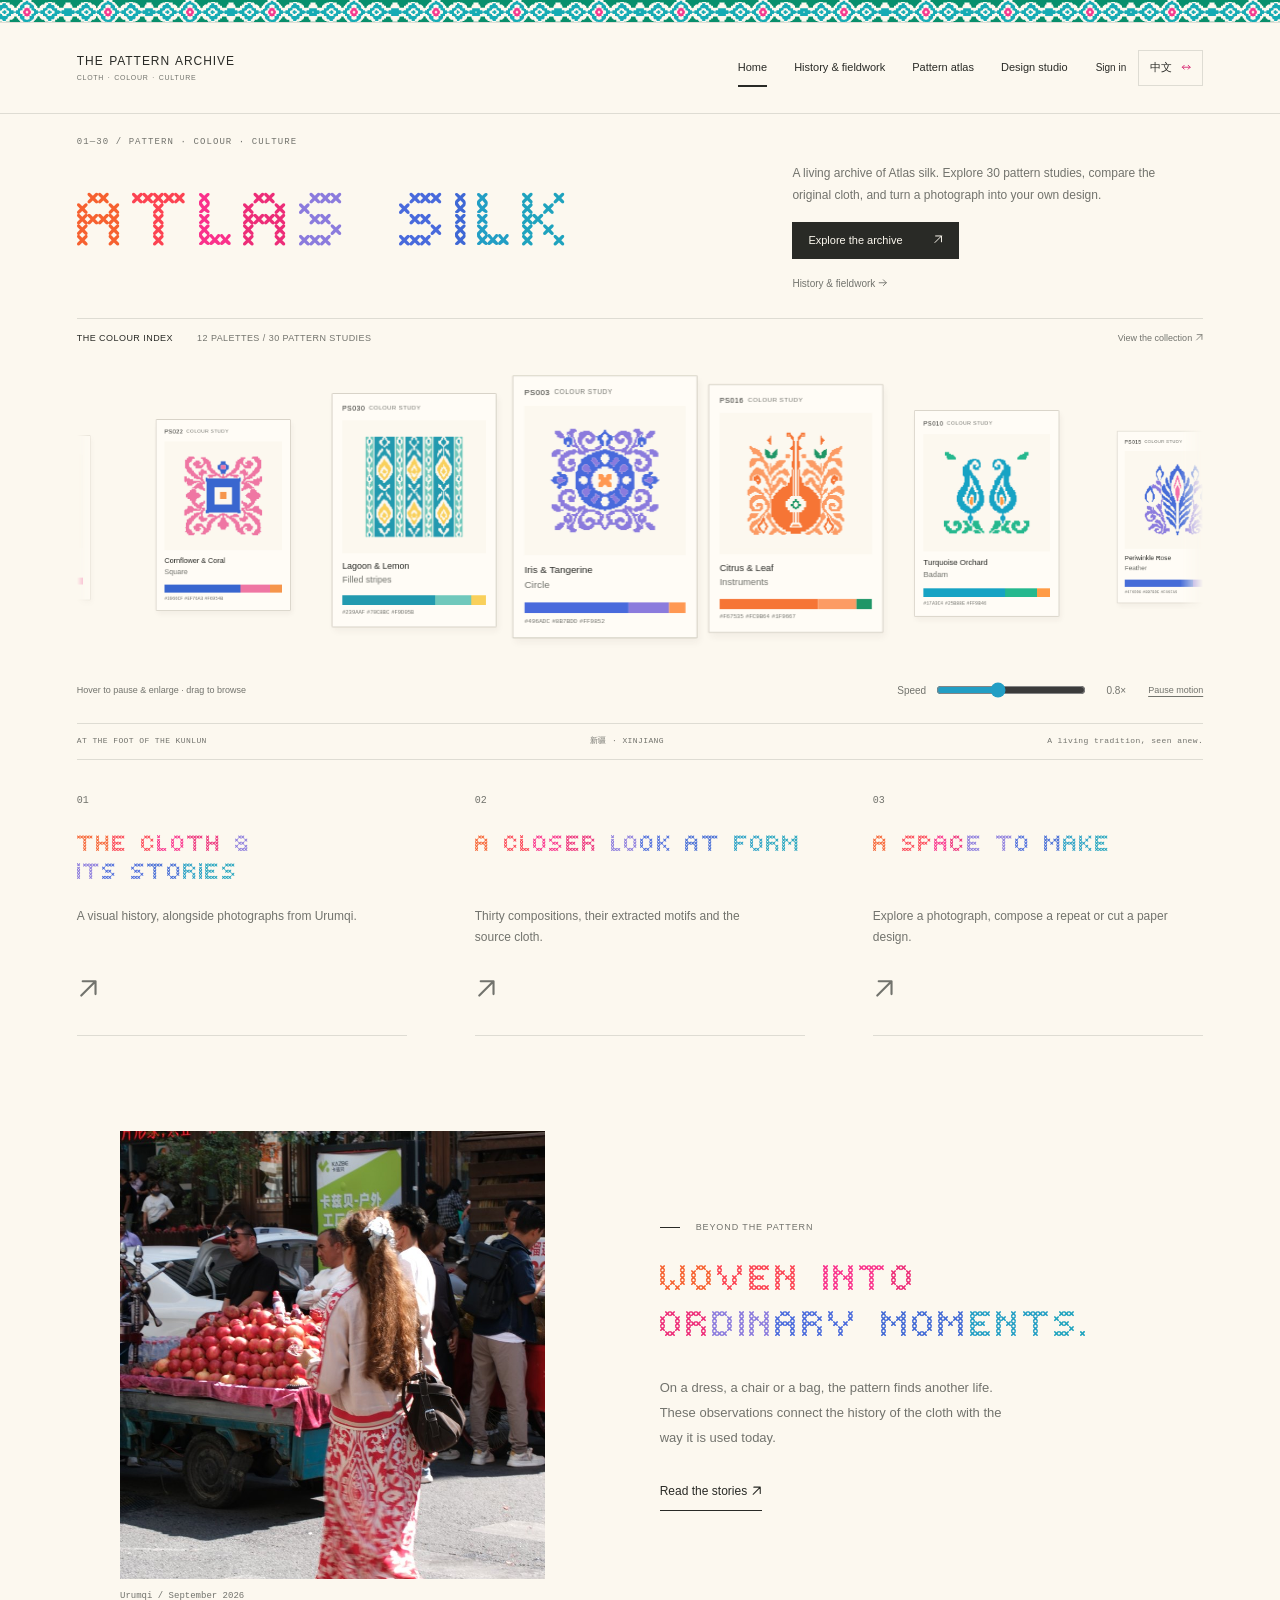
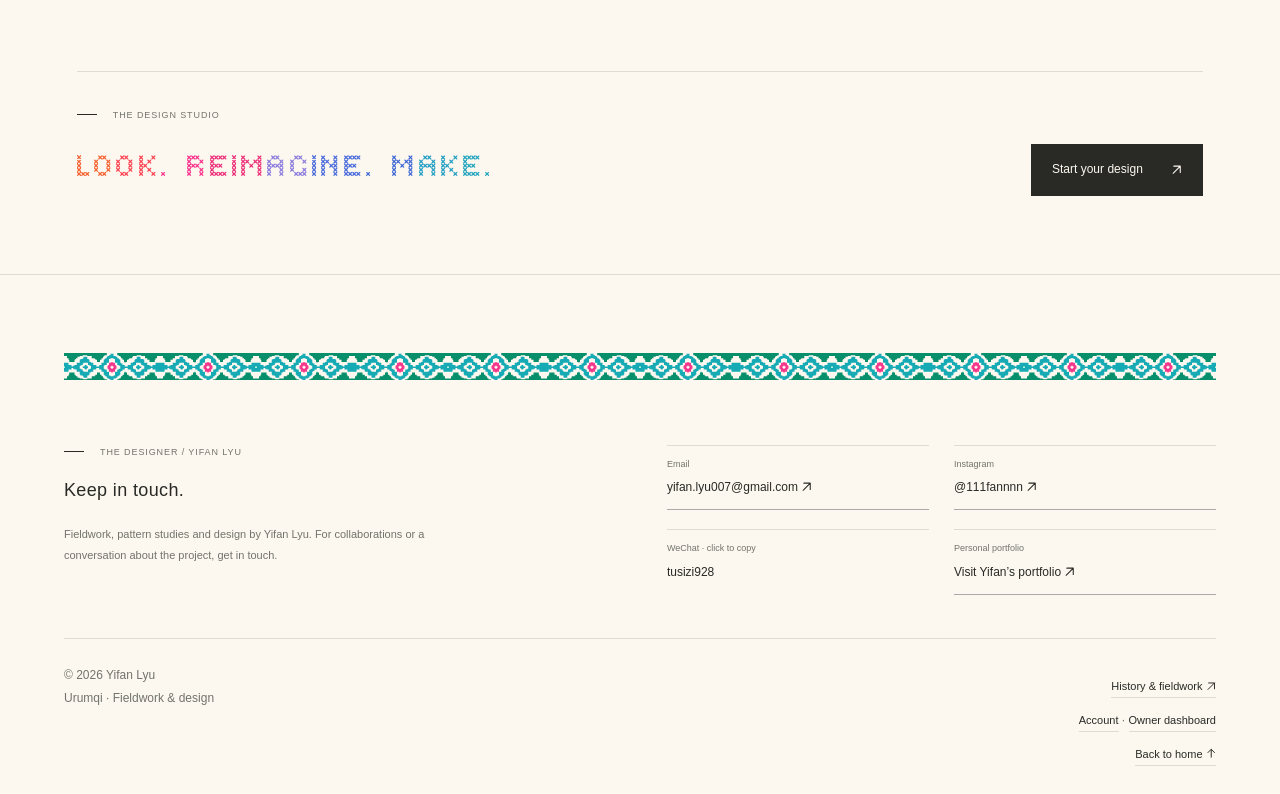
==== commit 0e6c9889: "Add mobile PNG save preview and native file sharing fallback" ====
--- a/index.html
+++ b/index.html
@@ -1,4 +1,4 @@
-<!doctype html><html lang="en" translate="no"><head><meta charset="utf-8"><meta name="google" content="notranslate"><meta name="viewport" content="width=device-width,initial-scale=1"><meta name="theme-color" content="#FCF8EF"><meta name="description" content="Explore Atlas silk through history, clear vector motifs, fieldwork and hands-on design."><title>ATLAS SILK — 艾德莱斯绸</title><link rel="stylesheet" href="style.css"><link rel="stylesheet" href="mobile-fix.css?v=43"></head><body><a class="skip" href="#main">Skip to content</a><header class="header" id="header"></header><main id="main" tabindex="-1"></main><footer id="footer"></footer><dialog id="patternDialog"><button class="dialog-close" aria-label="Close">×</button><div id="dialogContent"></div></dialog><div id="toast" role="status" aria-live="polite"></div><script src="media-assets.js" defer></script><script src="data.js" defer></script><script src="content.js" defer></script><script src="collection.js" defer></script><script src="collection-notes.js" defer></script><script src="gallery-order.js" defer></script><script src="history-extra.js" defer></script><script src="stories.js" defer></script><script src="heading-inks.js" defer></script><script src="world-data.js" defer></script><script src="global-cities.js" defer></script><script src="world.js" defer></script><script src="auth-config.js" defer></script><script src="account.js" defer></script><script src="app.js" defer></script><script src="knit-glyphs.js" defer></script><script src="typography.js" defer></script><script src="effects.js" defer></script><script src="album.js" defer></script><script src="mobile-fix.js?v=43" defer></script><!-- AreaCity data license
+<!doctype html><html lang="en" translate="no"><head><meta charset="utf-8"><meta name="google" content="notranslate"><meta name="viewport" content="width=device-width,initial-scale=1"><meta name="theme-color" content="#FCF8EF"><meta name="description" content="Explore Atlas silk through history, clear vector motifs, fieldwork and hands-on design."><title>ATLAS SILK — 艾德莱斯绸</title><link rel="stylesheet" href="style.css"><link rel="stylesheet" href="mobile-fix.css?v=43"><link rel="stylesheet" href="image-save.css?v=44"></head><body><a class="skip" href="#main">Skip to content</a><header class="header" id="header"></header><main id="main" tabindex="-1"></main><footer id="footer"></footer><dialog id="patternDialog"><button class="dialog-close" aria-label="Close">×</button><div id="dialogContent"></div></dialog><div id="toast" role="status" aria-live="polite"></div><script src="media-assets.js" defer></script><script src="data.js" defer></script><script src="content.js" defer></script><script src="collection.js" defer></script><script src="collection-notes.js" defer></script><script src="gallery-order.js" defer></script><script src="history-extra.js" defer></script><script src="stories.js" defer></script><script src="heading-inks.js" defer></script><script src="world-data.js" defer></script><script src="global-cities.js" defer></script><script src="world.js" defer></script><script src="auth-config.js" defer></script><script src="account.js" defer></script><script src="app.js" defer></script><script src="knit-glyphs.js" defer></script><script src="typography.js" defer></script><script src="effects.js" defer></script><script src="album.js" defer></script><script src="mobile-fix.js?v=43" defer></script><!-- AreaCity data license
 MIT License
 
 Copyright (c) 2019 xiangyuecn
@@ -20,4 +20,4 @@
 LIABILITY, WHETHER IN AN ACTION OF CONTRACT, TORT OR OTHERWISE, ARISING FROM,
 OUT OF OR IN CONNECTION WITH THE SOFTWARE OR THE USE OR OTHER DEALINGS IN THE
 SOFTWARE.
- --></body></html>
+ --><script src="image-save.js?v=44" defer></script></body></html>
--- a/image-save.css
+++ b/image-save.css
@@ -0,0 +1 @@
+.image-save-dialog{width:min(92vw,620px);max-height:90dvh;overflow:auto;padding:26px;border:1px solid #c9c3b8;background:#FCF8EF;color:#2c302b}.image-save-dialog::backdrop{background:#24231d88}.image-save-close{display:block;margin-left:auto;font:28px/1 Arial;padding:0 4px 10px}.image-save-dialog h2{font:24px/1.4 Arial,sans-serif;margin:0 0 12px}.image-save-status{font:13px/1.8 Arial,'PingFang SC',sans-serif;margin:0 0 20px}.image-save-preview{display:block;width:100%;height:auto;max-height:60dvh;object-fit:contain;background:#fff;-webkit-touch-callout:default!important;user-select:auto;-webkit-user-select:auto}.image-save-preview[hidden],.image-save-actions [hidden]{display:none!important}.image-save-actions{display:flex;flex-wrap:wrap;gap:14px;align-items:center;margin-top:22px}.image-save-actions .btn{font-size:13px}.image-save-actions a{font:12px/1.5 Arial,sans-serif;padding:8px 0}
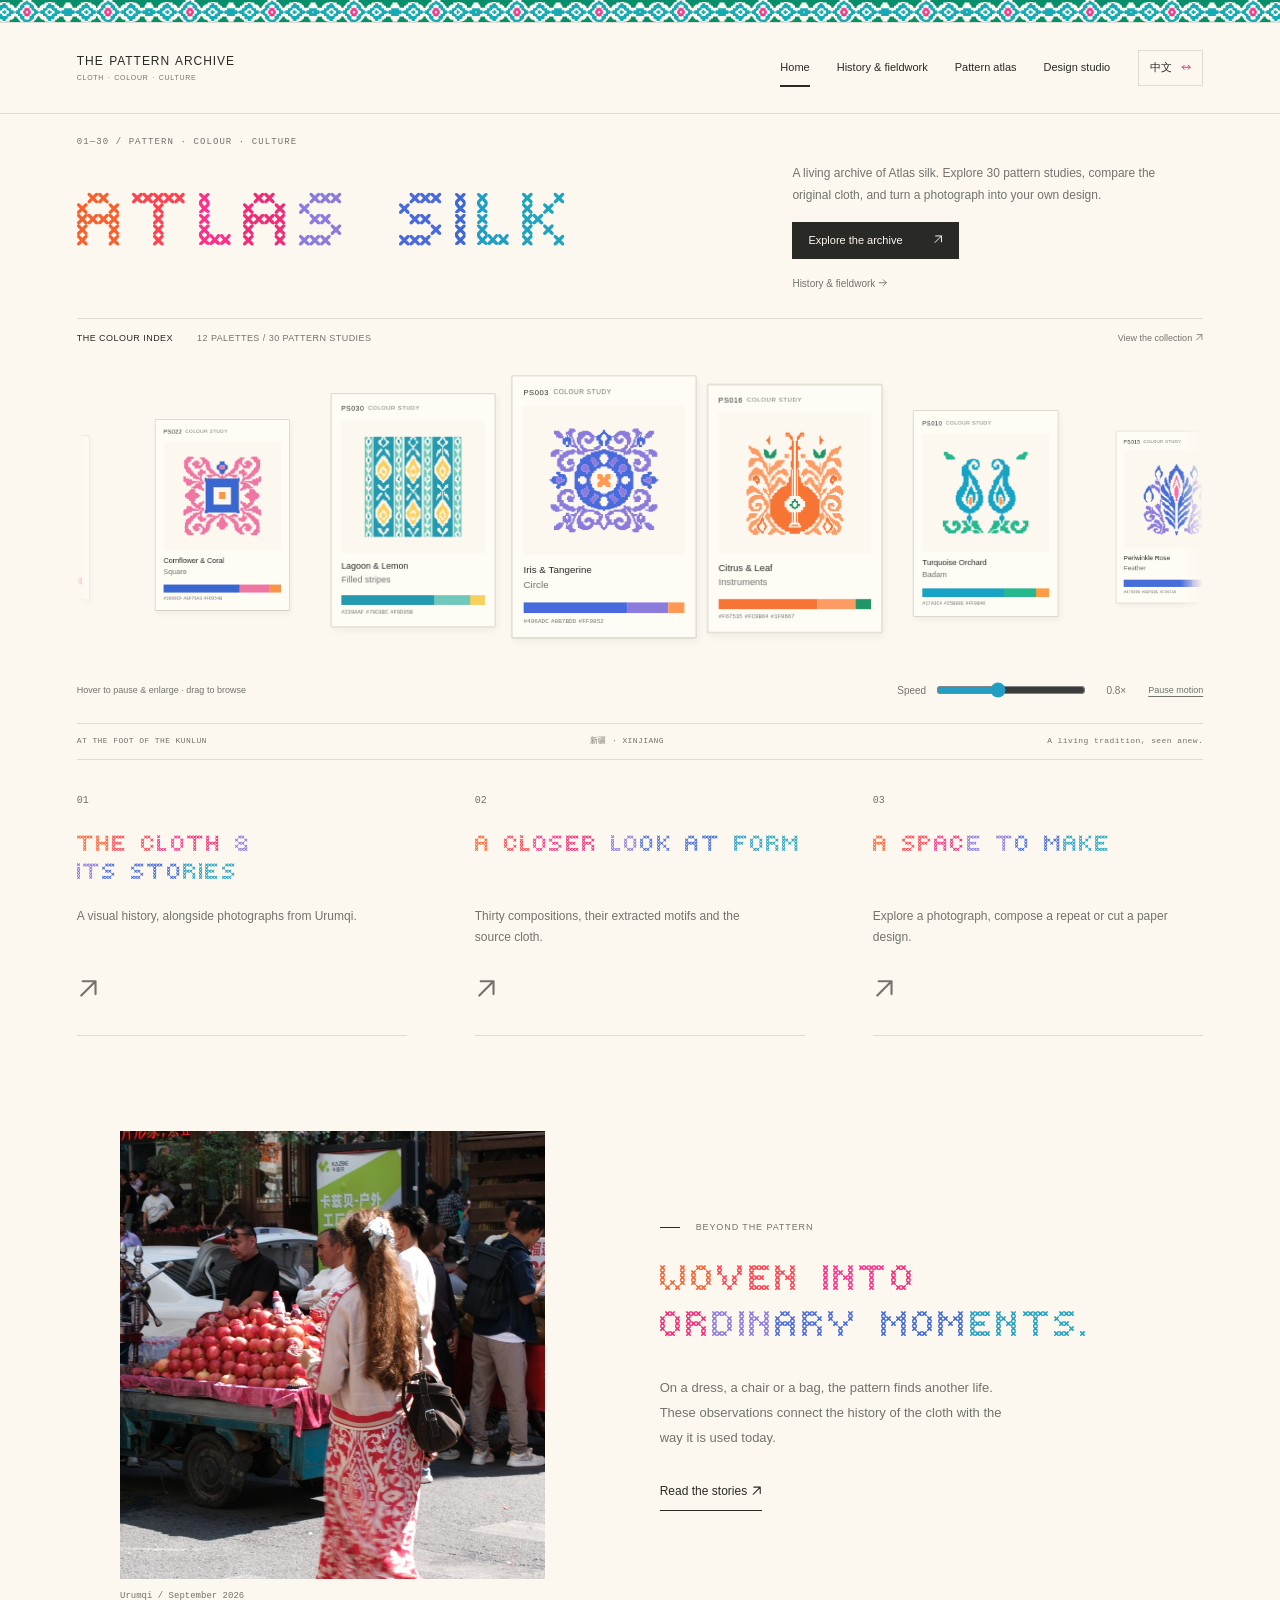
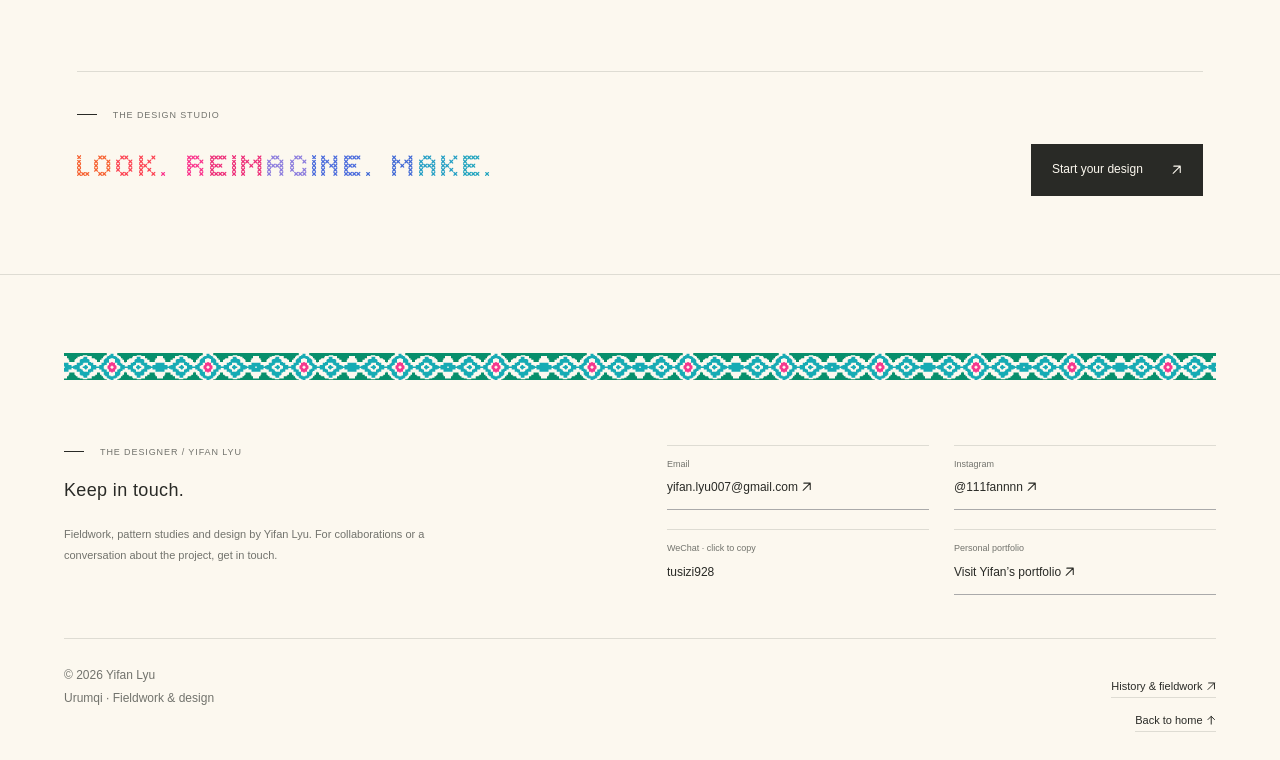
==== commit 131ed927: "Open all Design Studio tools without account sign-in" ====
--- a/index.html
+++ b/index.html
@@ -1,4 +1,4 @@
-<!doctype html><html lang="en" translate="no"><head><meta charset="utf-8"><meta name="google" content="notranslate"><meta name="viewport" content="width=device-width,initial-scale=1"><meta name="theme-color" content="#FCF8EF"><meta name="description" content="Explore Atlas silk through history, clear vector motifs, fieldwork and hands-on design."><title>ATLAS SILK — 艾德莱斯绸</title><link rel="stylesheet" href="style.css"><link rel="stylesheet" href="mobile-fix.css?v=43"><link rel="stylesheet" href="image-save.css?v=44"></head><body><a class="skip" href="#main">Skip to content</a><header class="header" id="header"></header><main id="main" tabindex="-1"></main><footer id="footer"></footer><dialog id="patternDialog"><button class="dialog-close" aria-label="Close">×</button><div id="dialogContent"></div></dialog><div id="toast" role="status" aria-live="polite"></div><script src="media-assets.js" defer></script><script src="data.js" defer></script><script src="content.js" defer></script><script src="collection.js" defer></script><script src="collection-notes.js" defer></script><script src="gallery-order.js" defer></script><script src="history-extra.js" defer></script><script src="stories.js" defer></script><script src="heading-inks.js" defer></script><script src="world-data.js" defer></script><script src="global-cities.js" defer></script><script src="world.js" defer></script><script src="auth-config.js" defer></script><script src="account.js" defer></script><script src="app.js" defer></script><script src="knit-glyphs.js" defer></script><script src="typography.js" defer></script><script src="effects.js" defer></script><script src="album.js" defer></script><script src="mobile-fix.js?v=43" defer></script><!-- AreaCity data license
+<!doctype html><html lang="en" translate="no"><head><meta charset="utf-8"><meta name="google" content="notranslate"><meta name="viewport" content="width=device-width,initial-scale=1"><meta name="theme-color" content="#FCF8EF"><meta name="description" content="Explore Atlas silk through history, clear vector motifs, fieldwork and hands-on design."><title>ATLAS SILK — 艾德莱斯绸</title><link rel="stylesheet" href="style.css"><link rel="stylesheet" href="mobile-fix.css?v=43"><link rel="stylesheet" href="image-save.css?v=44"></head><body><a class="skip" href="#main">Skip to content</a><header class="header" id="header"></header><main id="main" tabindex="-1"></main><footer id="footer"></footer><dialog id="patternDialog"><button class="dialog-close" aria-label="Close">×</button><div id="dialogContent"></div></dialog><div id="toast" role="status" aria-live="polite"></div><script src="media-assets.js" defer></script><script src="data.js" defer></script><script src="content.js" defer></script><script src="collection.js" defer></script><script src="collection-notes.js" defer></script><script src="gallery-order.js" defer></script><script src="history-extra.js" defer></script><script src="stories.js" defer></script><script src="heading-inks.js" defer></script><script src="world-data.js" defer></script><script src="global-cities.js" defer></script><script src="world.js?v=45" defer></script><script src="app.js?v=45" defer></script><script src="knit-glyphs.js" defer></script><script src="typography.js" defer></script><script src="effects.js" defer></script><script src="album.js" defer></script><script src="mobile-fix.js?v=43" defer></script><!-- AreaCity data license
 MIT License
 
 Copyright (c) 2019 xiangyuecn
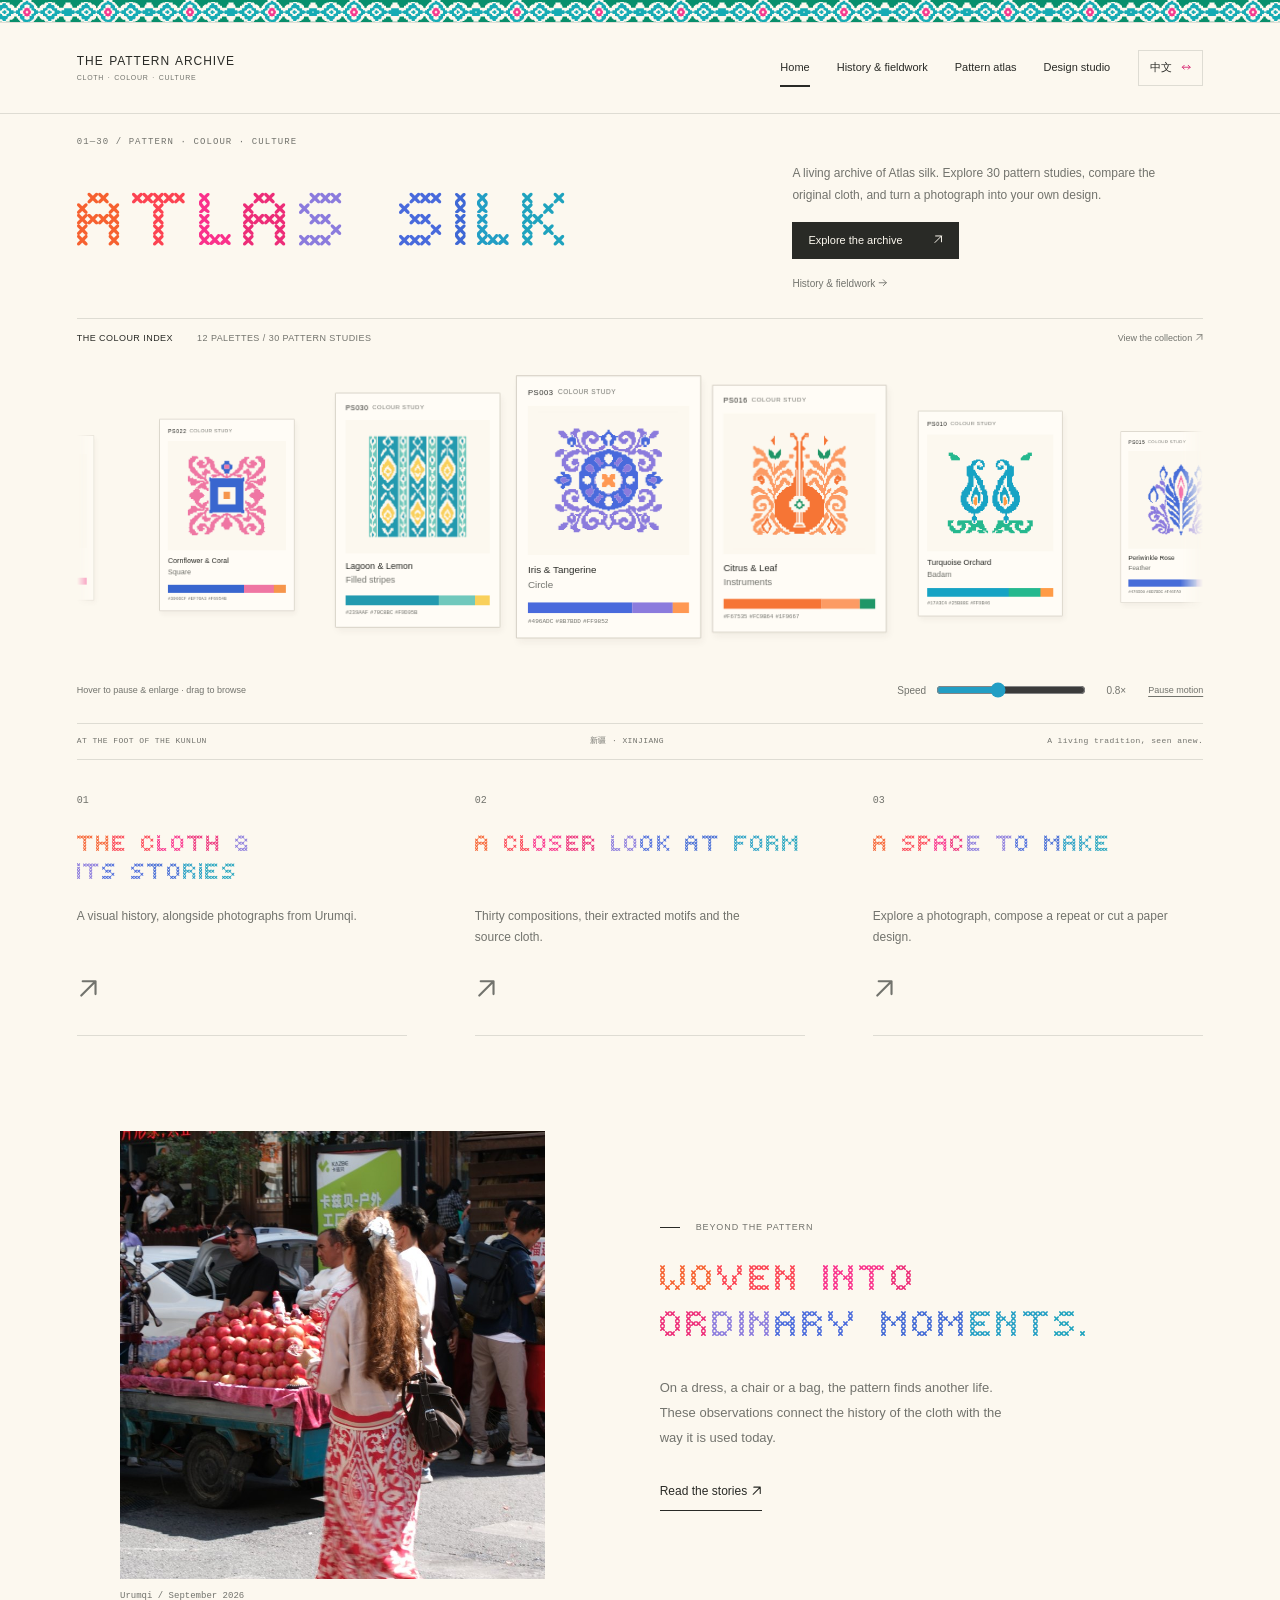
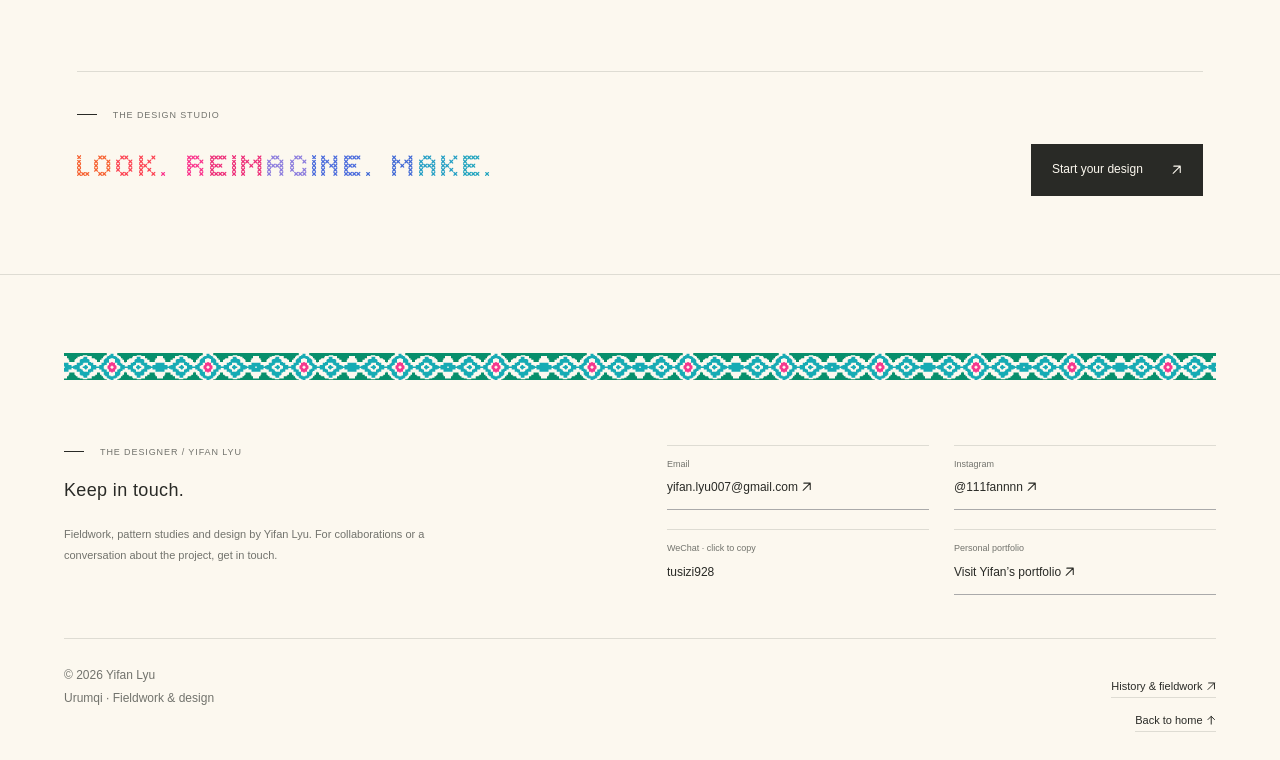
==== commit 45762eb7: "Load the repaired Badam scroll artwork Updated the HTML structure and added new scripts." ====
--- a/index.html
+++ b/index.html
@@ -1,7 +1,9 @@
-<!doctype html><html lang="en" translate="no"><head><meta charset="utf-8"><meta name="google" content="notranslate"><meta name="viewport" content="width=device-width,initial-scale=1"><meta name="theme-color" content="#FCF8EF"><meta name="description" content="Explore Atlas silk through history, clear vector motifs, fieldwork and hands-on design."><title>ATLAS SILK — 艾德莱斯绸</title><link rel="stylesheet" href="style.css"><link rel="stylesheet" href="mobile-fix.css?v=43"><link rel="stylesheet" href="image-save.css?v=44"></head><body><a class="skip" href="#main">Skip to content</a><header class="header" id="header"></header><main id="main" tabindex="-1"></main><footer id="footer"></footer><dialog id="patternDialog"><button class="dialog-close" aria-label="Close">×</button><div id="dialogContent"></div></dialog><div id="toast" role="status" aria-live="polite"></div><script src="media-assets.js" defer></script><script src="data.js" defer></script><script src="content.js" defer></script><script src="collection.js" defer></script><script src="collection-notes.js" defer></script><script src="gallery-order.js" defer></script><script src="history-extra.js" defer></script><script src="stories.js" defer></script><script src="heading-inks.js" defer></script><script src="world-data.js" defer></script><script src="global-cities.js" defer></script><script src="world.js?v=45" defer></script><script src="app.js?v=45" defer></script><script src="knit-glyphs.js" defer></script><script src="typography.js" defer></script><script src="effects.js" defer></script><script src="album.js" defer></script><script src="mobile-fix.js?v=43" defer></script><!-- AreaCity data license
+<!doctype html><html lang="en" translate="no"><head><meta charset="utf-8"><meta name="google" content="notranslate"><meta name="viewport" content="width=device-width,initial-scale=1"><meta name="theme-color" content="#FCF8EF"><meta name="description" content="Explore Atlas silk through history, clear vector motifs, fieldwork and hands-on design."><title>ATLAS SILK — 艾德莱斯绸</title><link rel="stylesheet" href="style.css"><link rel="stylesheet" href="mobile-fix.css?v=43"><link rel="stylesheet" href="image-save.css?v=44"></head><body><a class="skip" href="#main">Skip to content</a><header class="header" id="header"></header><main id="main" tabindex="-1"></main><footer id="footer"></footer><dialog id="patternDialog"><button class="dialog-close" aria-label="Close">×</button><div id="dialogContent"></div></dialog><div id="toast" role="status" aria-live="polite"></div><script src="media-assets.js" defer></script><script src="badam-scroll-repair.js?v=46" defer></script><script src="data.js" defer></script><script src="content.js" defer></script><script src="collection.js" defer></script><script src="collection-notes.js" defer></script><script src="gallery-order.js" defer></script><script src="history-extra.js" defer></script><script src="stories.js" defer></script><script src="heading-inks.js" defer></script><script src="world-data.js" defer></script><script src="global-cities.js" defer></script><script src="world.js?v=45" defer></script><script src="app.js?v=45" defer></script><script src="knit-glyphs.js" defer></script><script src="typography.js" defer></script><script src="effects.js" defer></script><script src="album.js" defer></script><script src="mobile-fix.js?v=43" defer></script><!-- AreaCity data license
 MIT License
 
+
 Copyright (c) 2019 xiangyuecn
+
 
 Permission is hereby granted, free of charge, to any person obtaining a copy
 of this software and associated documentation files (the "Software"), to deal
@@ -10,8 +12,10 @@
 copies of the Software, and to permit persons to whom the Software is
 furnished to do so, subject to the following conditions:
 
+
 The above copyright notice and this permission notice shall be included in all
 copies or substantial portions of the Software.
+
 
 THE SOFTWARE IS PROVIDED "AS IS", WITHOUT WARRANTY OF ANY KIND, EXPRESS OR
 IMPLIED, INCLUDING BUT NOT LIMITED TO THE WARRANTIES OF MERCHANTABILITY,
@@ -21,3 +25,4 @@
 OUT OF OR IN CONNECTION WITH THE SOFTWARE OR THE USE OR OTHER DEALINGS IN THE
 SOFTWARE.
  --><script src="image-save.js?v=44" defer></script></body></html>
+
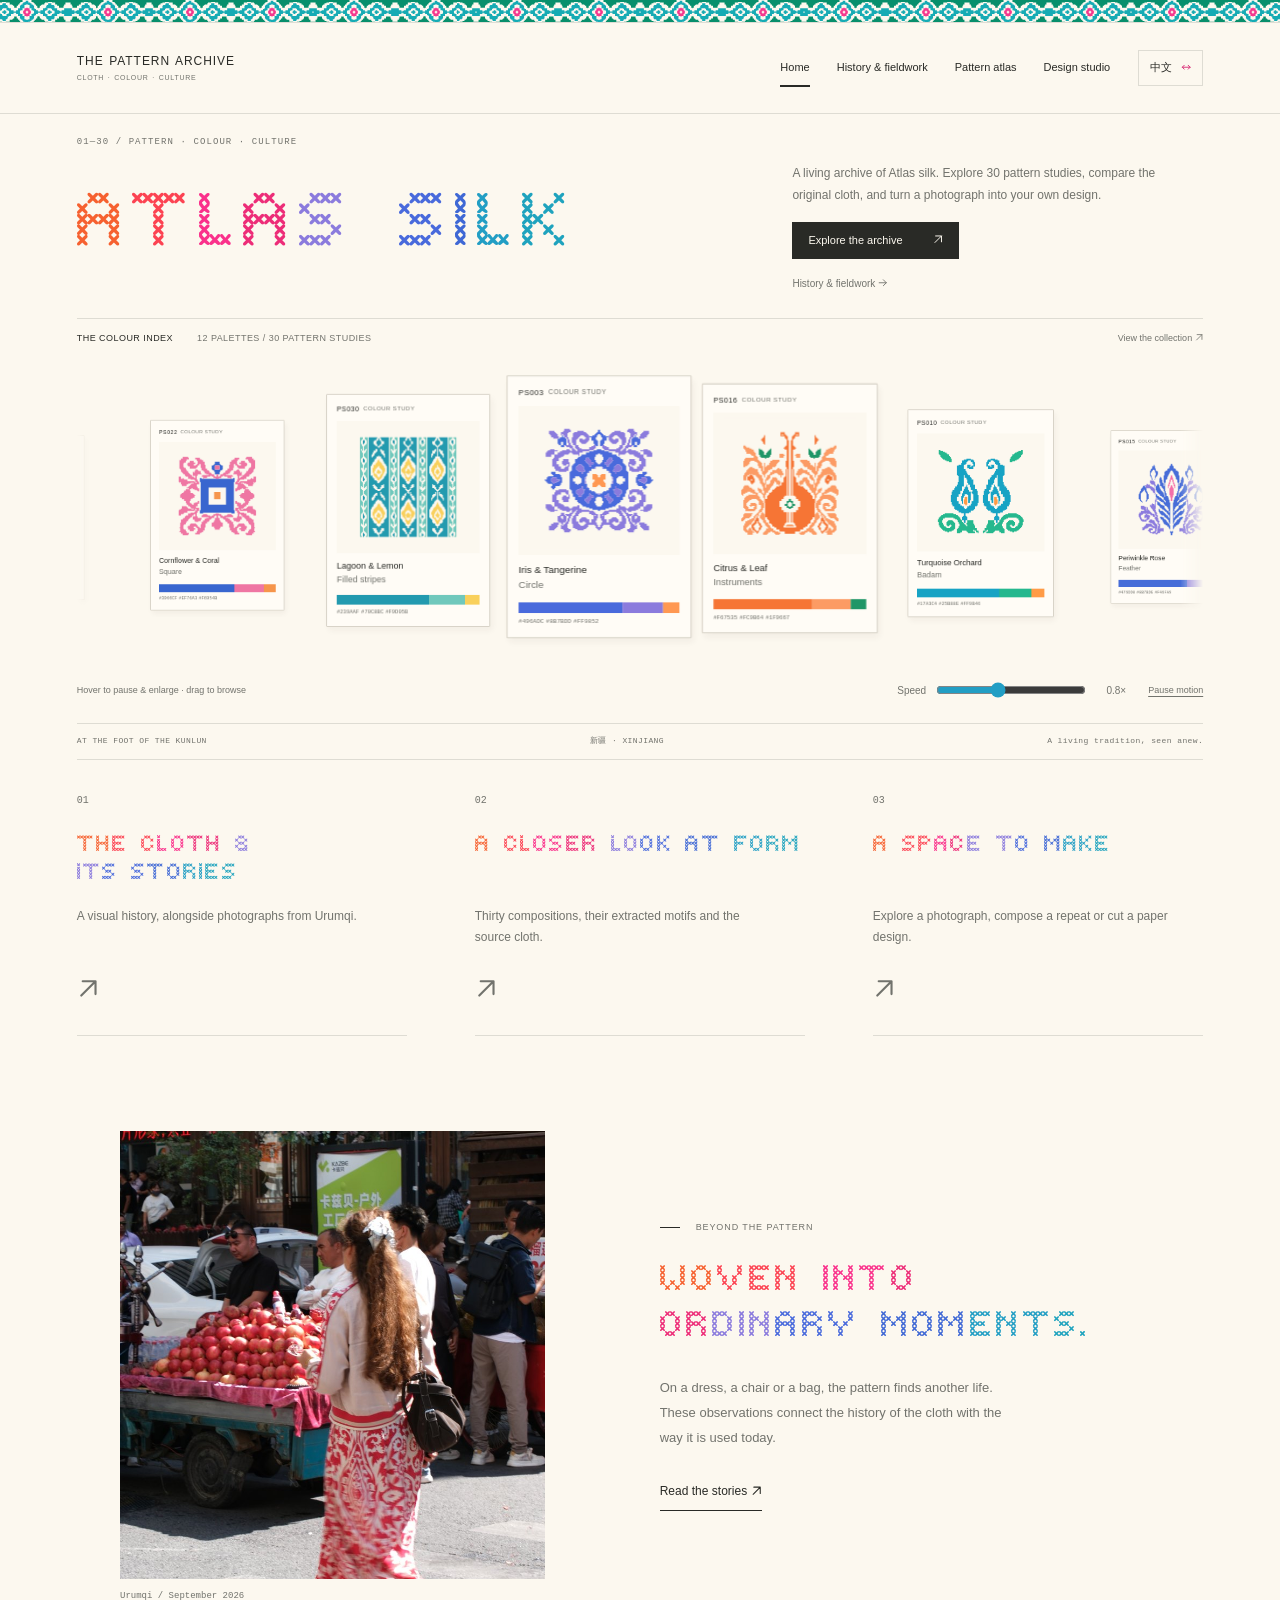
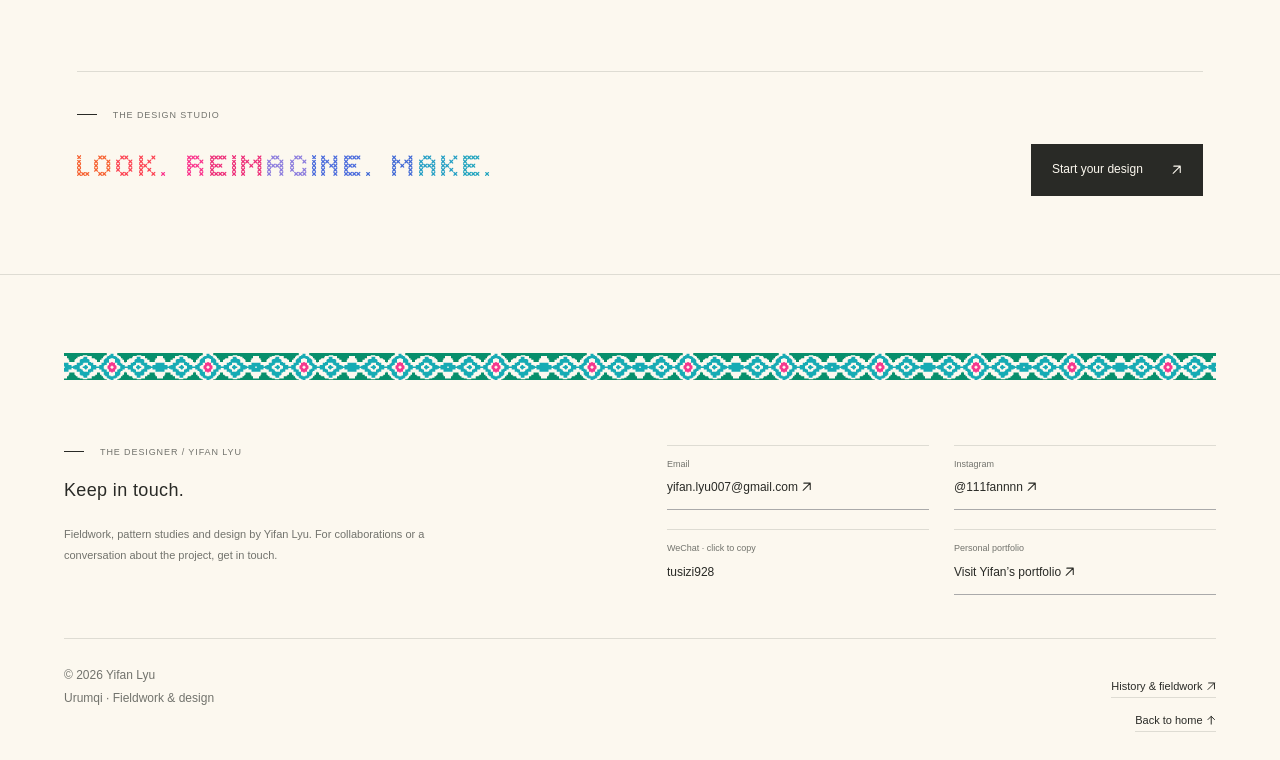
==== commit 71d8bad0: "Refresh the approved PS010 artwork version Load the final Badam foliage update before the pattern ga" ====
--- a/index.html
+++ b/index.html
@@ -1,4 +1,4 @@
-<!doctype html><html lang="en" translate="no"><head><meta charset="utf-8"><meta name="google" content="notranslate"><meta name="viewport" content="width=device-width,initial-scale=1"><meta name="theme-color" content="#FCF8EF"><meta name="description" content="Explore Atlas silk through history, clear vector motifs, fieldwork and hands-on design."><title>ATLAS SILK — 艾德莱斯绸</title><link rel="stylesheet" href="style.css"><link rel="stylesheet" href="mobile-fix.css?v=43"><link rel="stylesheet" href="image-save.css?v=44"></head><body><a class="skip" href="#main">Skip to content</a><header class="header" id="header"></header><main id="main" tabindex="-1"></main><footer id="footer"></footer><dialog id="patternDialog"><button class="dialog-close" aria-label="Close">×</button><div id="dialogContent"></div></dialog><div id="toast" role="status" aria-live="polite"></div><script src="media-assets.js" defer></script><script src="badam-scroll-repair.js?v=46" defer></script><script src="data.js" defer></script><script src="content.js" defer></script><script src="collection.js" defer></script><script src="collection-notes.js" defer></script><script src="gallery-order.js" defer></script><script src="history-extra.js" defer></script><script src="stories.js" defer></script><script src="heading-inks.js" defer></script><script src="world-data.js" defer></script><script src="global-cities.js" defer></script><script src="world.js?v=45" defer></script><script src="app.js?v=45" defer></script><script src="knit-glyphs.js" defer></script><script src="typography.js" defer></script><script src="effects.js" defer></script><script src="album.js" defer></script><script src="mobile-fix.js?v=43" defer></script><!-- AreaCity data license
+<!doctype html><html lang="en" translate="no"><head><meta charset="utf-8"><meta name="google" content="notranslate"><meta name="viewport" content="width=device-width,initial-scale=1"><meta name="theme-color" content="#FCF8EF"><meta name="description" content="Explore Atlas silk through history, clear vector motifs, fieldwork and hands-on design."><title>ATLAS SILK — 艾德莱斯绸</title><link rel="stylesheet" href="style.css"><link rel="stylesheet" href="mobile-fix.css?v=43"><link rel="stylesheet" href="image-save.css?v=44"></head><body><a class="skip" href="#main">Skip to content</a><header class="header" id="header"></header><main id="main" tabindex="-1"></main><footer id="footer"></footer><dialog id="patternDialog"><button class="dialog-close" aria-label="Close">×</button><div id="dialogContent"></div></dialog><div id="toast" role="status" aria-live="polite"></div><script src="media-assets.js" defer></script><script src="badam-scroll-repair.js?v=47" defer></script><script src="data.js" defer></script><script src="content.js" defer></script><script src="collection.js" defer></script><script src="collection-notes.js" defer></script><script src="gallery-order.js" defer></script><script src="history-extra.js" defer></script><script src="stories.js" defer></script><script src="heading-inks.js" defer></script><script src="world-data.js" defer></script><script src="global-cities.js" defer></script><script src="world.js?v=45" defer></script><script src="app.js?v=45" defer></script><script src="knit-glyphs.js" defer></script><script src="typography.js" defer></script><script src="effects.js" defer></script><script src="album.js" defer></script><script src="mobile-fix.js?v=43" defer></script><!-- AreaCity data license
 MIT License
 
 
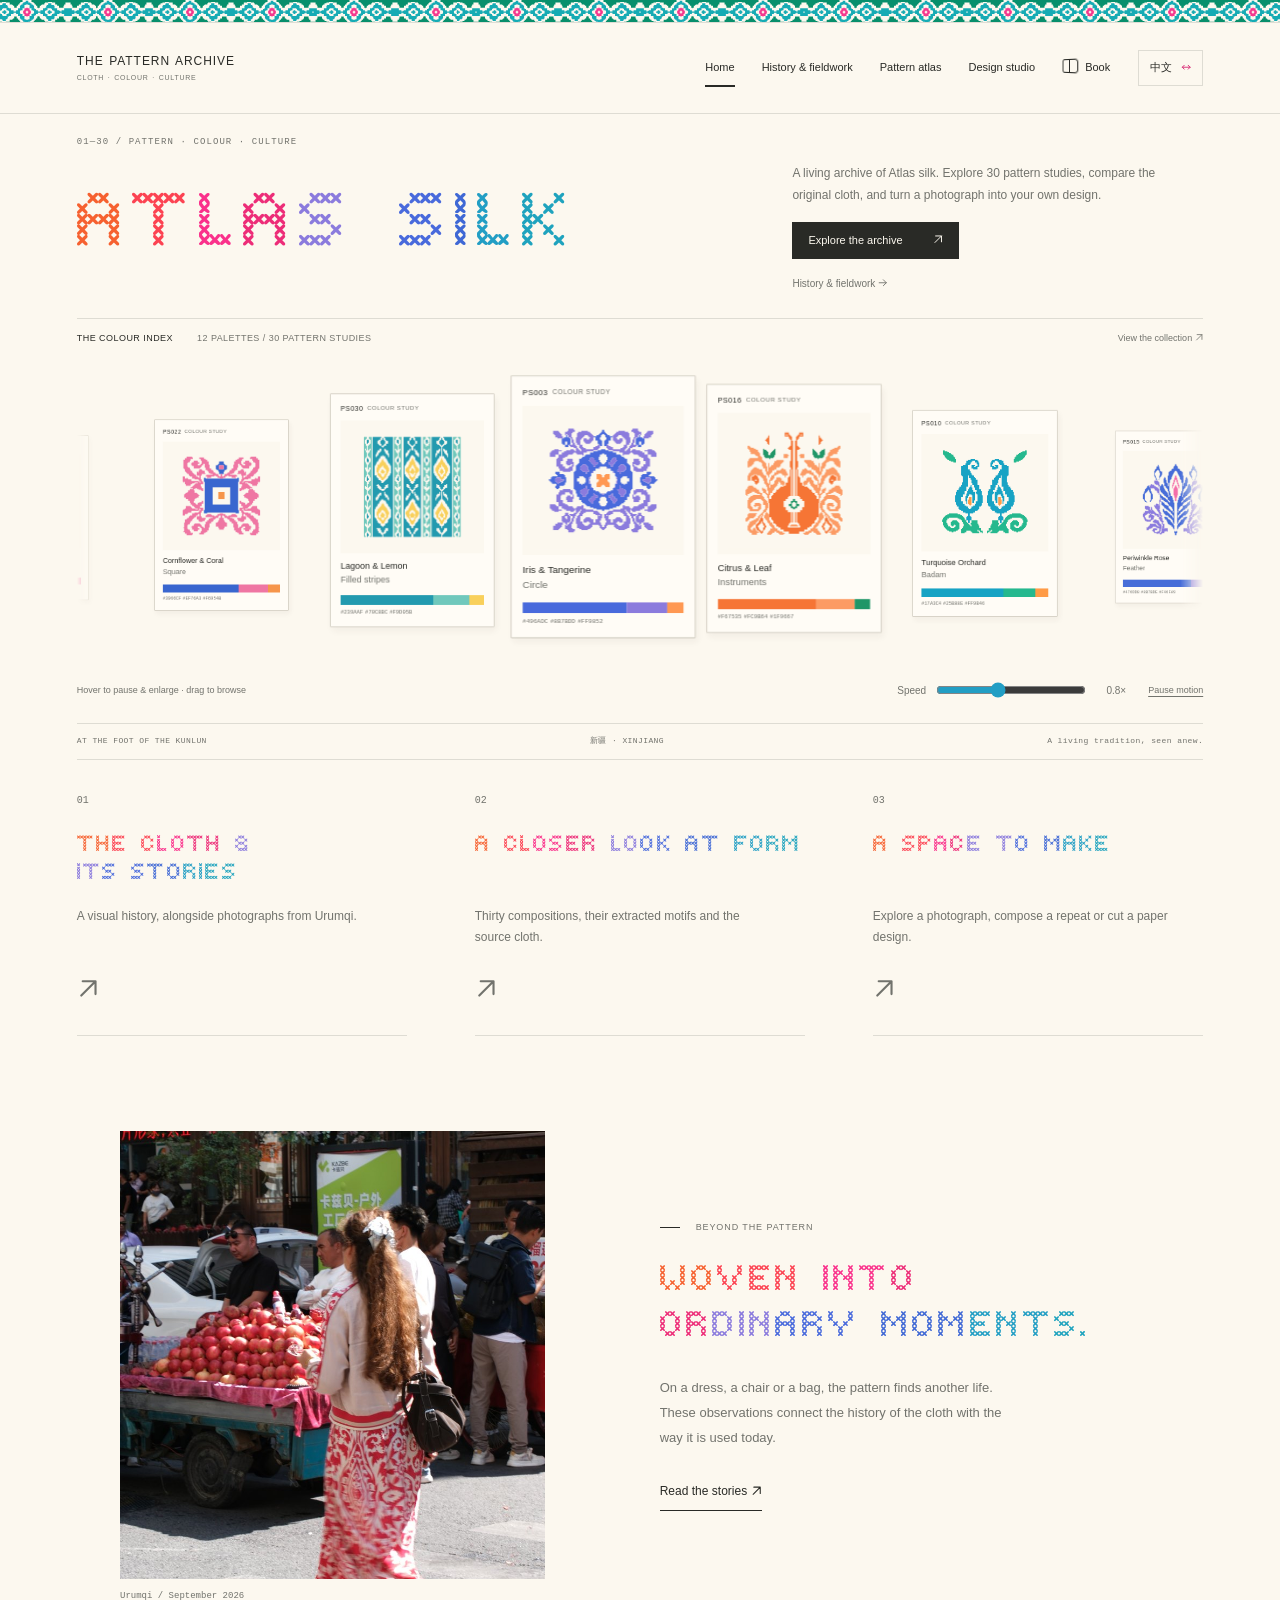
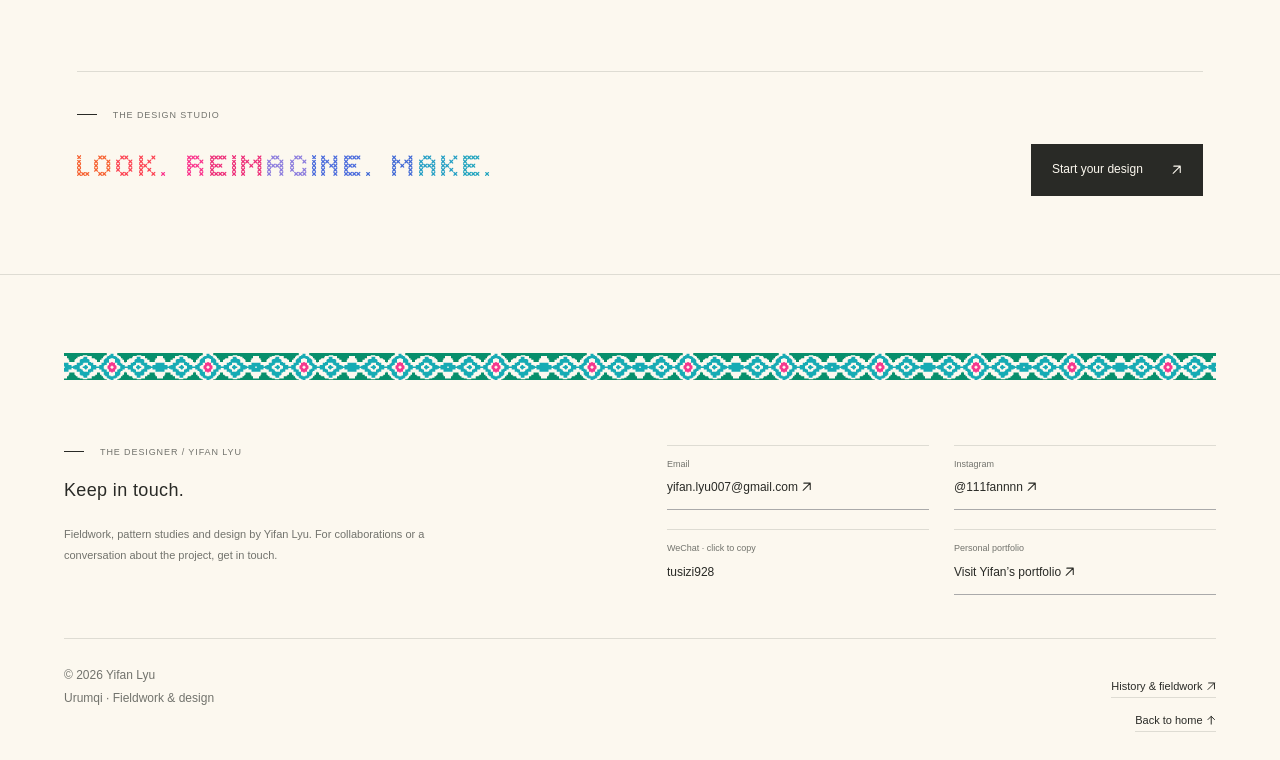
==== commit 2be39d26: "Publish approved bilingual Blurred Edges book Publish the approved 136-page English and Chinese eboo" ====
--- a/index.html
+++ b/index.html
@@ -1,4 +1,4 @@
-<!doctype html><html lang="en" translate="no"><head><meta charset="utf-8"><meta name="google" content="notranslate"><meta name="viewport" content="width=device-width,initial-scale=1"><meta name="theme-color" content="#FCF8EF"><meta name="description" content="Explore Atlas silk through history, clear vector motifs, fieldwork and hands-on design."><title>ATLAS SILK — 艾德莱斯绸</title><link rel="stylesheet" href="style.css"><link rel="stylesheet" href="mobile-fix.css?v=43"><link rel="stylesheet" href="image-save.css?v=44"></head><body><a class="skip" href="#main">Skip to content</a><header class="header" id="header"></header><main id="main" tabindex="-1"></main><footer id="footer"></footer><dialog id="patternDialog"><button class="dialog-close" aria-label="Close">×</button><div id="dialogContent"></div></dialog><div id="toast" role="status" aria-live="polite"></div><script src="media-assets.js" defer></script><script src="badam-scroll-repair.js?v=47" defer></script><script src="data.js" defer></script><script src="content.js" defer></script><script src="collection.js" defer></script><script src="collection-notes.js" defer></script><script src="gallery-order.js" defer></script><script src="history-extra.js" defer></script><script src="stories.js" defer></script><script src="heading-inks.js" defer></script><script src="world-data.js" defer></script><script src="global-cities.js" defer></script><script src="world.js?v=45" defer></script><script src="app.js?v=45" defer></script><script src="knit-glyphs.js" defer></script><script src="typography.js" defer></script><script src="effects.js" defer></script><script src="album.js" defer></script><script src="mobile-fix.js?v=43" defer></script><!-- AreaCity data license
+<!doctype html><html lang="en" translate="no"><head><meta charset="utf-8"><meta name="google" content="notranslate"><meta name="viewport" content="width=device-width,initial-scale=1"><meta name="theme-color" content="#FCF8EF"><meta name="description" content="Explore Atlas silk through history, clear vector motifs, fieldwork and hands-on design."><title>ATLAS SILK — 艾德莱斯绸</title><link rel="stylesheet" href="style.css"><link rel="stylesheet" href="mobile-fix.css?v=43"><link rel="stylesheet" href="image-save.css?v=44"><link rel="stylesheet" href="book-module.css?v=48"></head><body><a class="skip" href="#main">Skip to content</a><header class="header" id="header"></header><main id="main" tabindex="-1"></main><footer id="footer"></footer><dialog id="patternDialog"><button class="dialog-close" aria-label="Close">×</button><div id="dialogContent"></div></dialog><div id="toast" role="status" aria-live="polite"></div><script src="media-assets.js" defer></script><script src="badam-scroll-repair.js?v=47" defer></script><script src="data.js" defer></script><script src="content.js" defer></script><script src="collection.js" defer></script><script src="collection-notes.js" defer></script><script src="gallery-order.js" defer></script><script src="history-extra.js" defer></script><script src="stories.js" defer></script><script src="heading-inks.js" defer></script><script src="world-data.js" defer></script><script src="global-cities.js" defer></script><script src="world.js?v=45" defer></script><script src="book-module.js?v=48" defer></script><script src="app.js?v=48" defer></script><script src="knit-glyphs.js" defer></script><script src="typography.js" defer></script><script src="effects.js" defer></script><script src="album.js" defer></script><script src="mobile-fix.js?v=43" defer></script><!-- AreaCity data license
 MIT License
 
 
--- a/book-module.css
+++ b/book-module.css
@@ -0,0 +1,3 @@
+.header nav a[href="#book"]{white-space:nowrap}.header nav a[href="#book"]::before{content:'';display:inline-block;width:14px;height:12px;border:1.2px solid currentColor;border-radius:2px 3px 3px 2px;background:linear-gradient(90deg,transparent 43%,currentColor 44%,currentColor 49%,transparent 50%);margin-right:7px;vertical-align:-2px;transform:perspective(30px)rotateY(-12deg)}
+body[data-page="book"] #footer{display:none}body[data-page="book"] #main{min-height:0;margin:0;max-width:none;padding:0}body[data-page="book"]{overflow-x:hidden}.book-module{--site-header-height:114px;height:calc(100dvh - var(--site-header-height));min-height:400px;background:#EEE8DE;position:relative}.book-module iframe{display:block;width:100%;height:100%;border:0;background:#EEE8DE}.book-route{animation:none!important}
+@media(min-width:801px){body[data-page="book"] .header nav{gap:clamp(13px,1.5vw,27px)}}@media(max-width:540px){.book-module{min-height:380px}}
